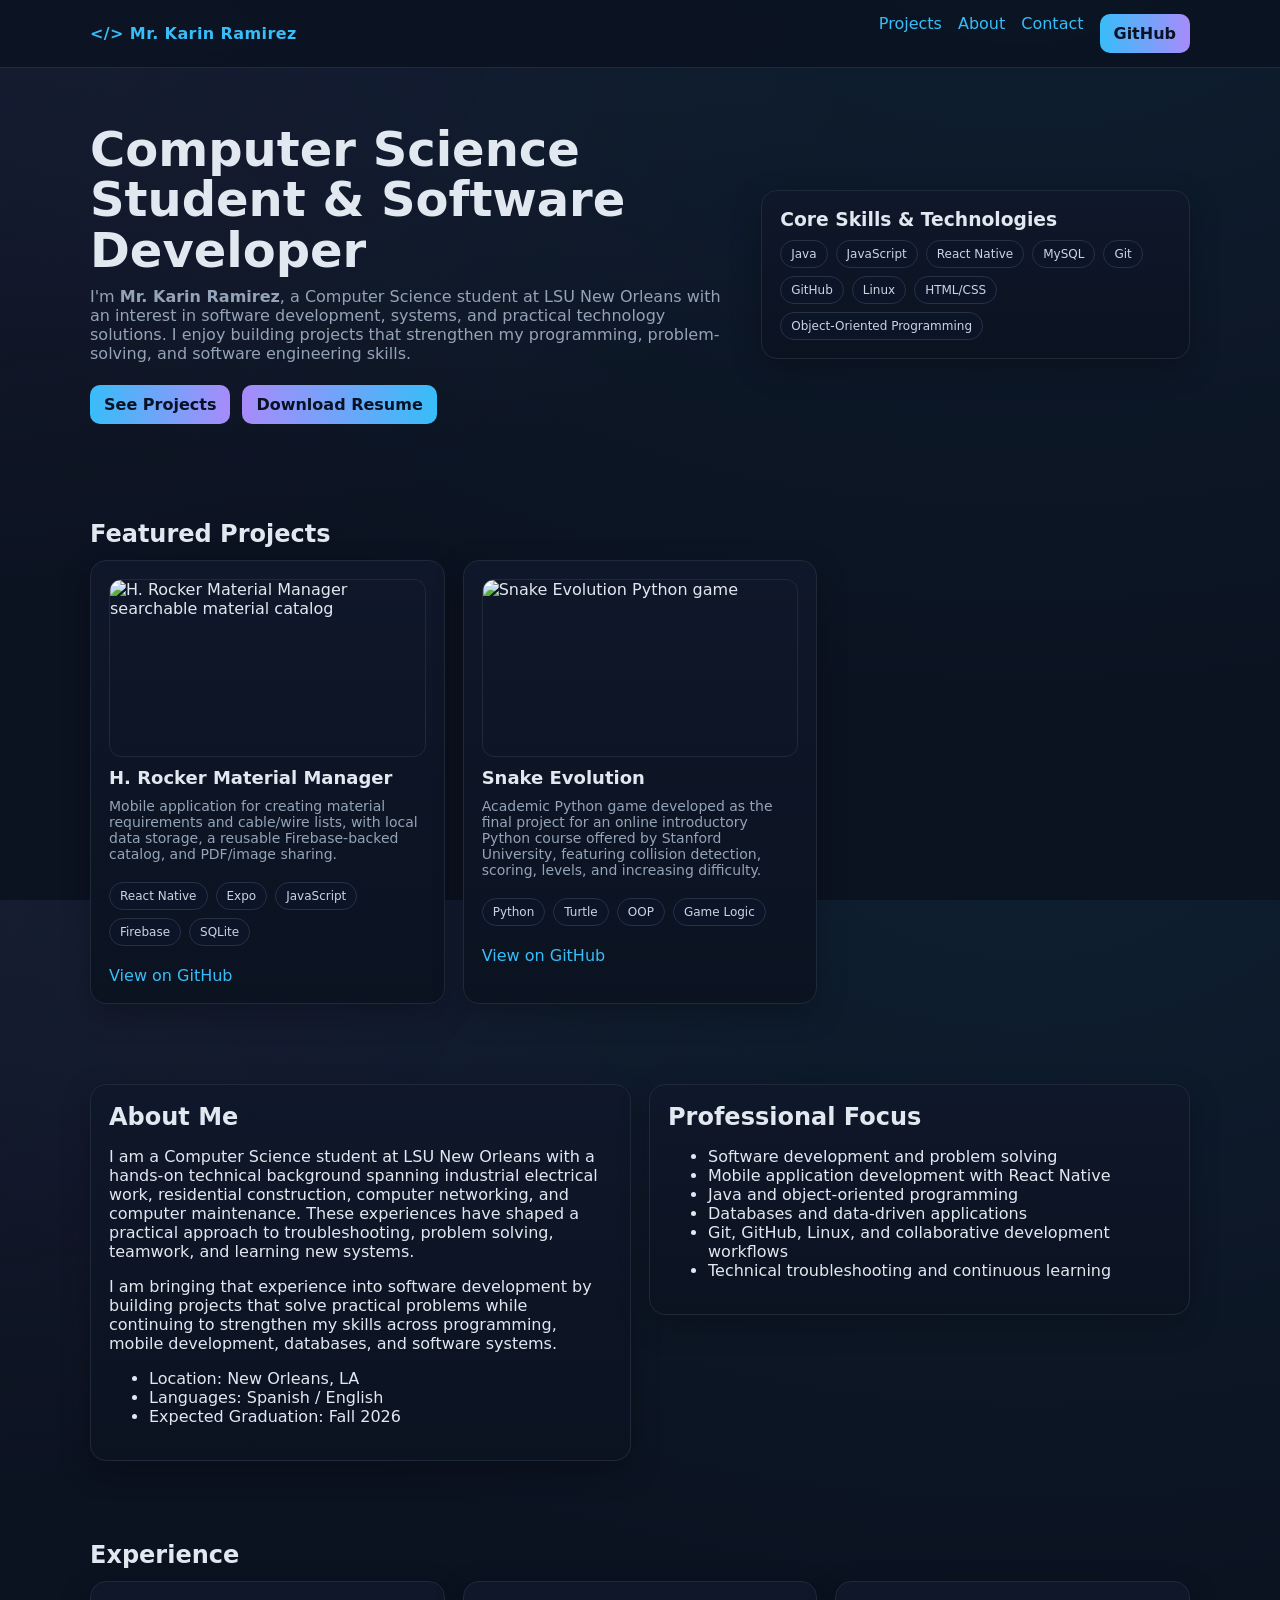
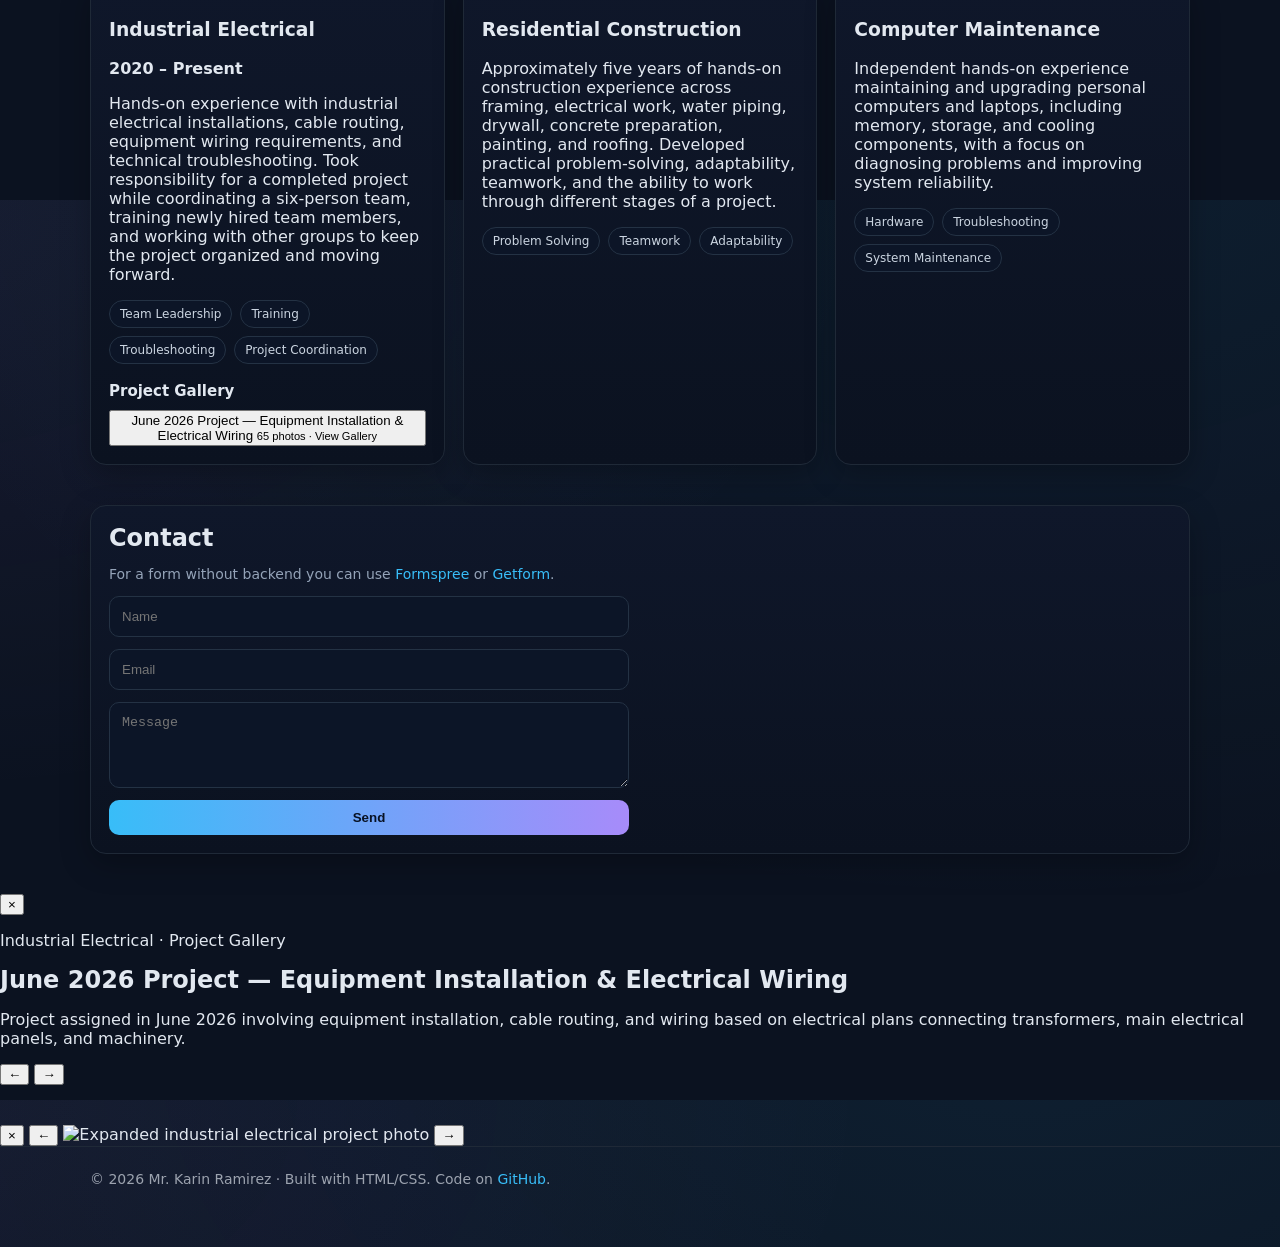
==== index.html @ e1c4b1f8 "add paginated ImageKit experience gallery" ====
<!DOCTYPE html>
<html lang="en">
<head>
  <meta charset="utf-8" />
  <meta name="viewport" content="width=device-width, initial-scale=1" />
  <title>Mr. Karin Ramirez | Computer Science & Software Development</title>
  <meta name="description" content="Portfolio of Mr. Karin Ramirez, a Computer Science student focused on software development, systems, and practical technology solutions." />
  <meta property="og:title" content="Mr. Karin Ramirez | Computer Science & Software Development" />
  <meta property="og:description" content="Computer Science student focused on software development, systems, and practical technology solutions." />
  <meta property="og:type" content="website" />
  <link rel="icon" href="favicon.ico" />
  <!-- External stylesheet -->
  <link rel="stylesheet" href="style.css" />
</head>
<body>
  <header>
    <div class="container nav">
      <a class="logo" href="#">&lt;/&gt; Mr. Karin Ramirez</a>
      <nav class="links">
        <a href="#projects">Projects</a>
        <a href="#about">About</a>
        <a href="#contact">Contact</a>
        <a class="btn" href="https://github.com/karinramirez93" target="_blank" rel="noopener">GitHub</a>
      </nav>
    </div>
  </header>

  <main class="container">
    <section class="hero">
      <div>
        <h1>Computer Science Student &amp; Software Developer</h1>
        <p>
          I'm <strong>Mr. Karin Ramirez</strong>, a Computer Science student at LSU New Orleans with an interest in software development, systems, and practical technology solutions. I enjoy building projects that strengthen my programming, problem-solving, and software engineering skills.
        </p> 
        <div style="display:flex; gap:12px; flex-wrap:wrap;">
          <a class="btn" href="#projects">See Projects</a>
          <a class="btn" style="background:linear-gradient(90deg, var(--accent-2), var(--accent));" href="resume.pdf" target="_blank">Download Resume</a>
        </div>
      </div>
      <div class="card">
        <h3 style="margin:0 0 10px;">Core Skills &amp; Technologies</h3>
        <div class="stack">
          <span class="chip">Java</span>
          <span class="chip">JavaScript</span>
          <span class="chip">React Native</span>
          <span class="chip">MySQL</span>
          <span class="chip">Git</span>
          <span class="chip">GitHub</span>
          <span class="chip">Linux</span>
          <span class="chip">HTML/CSS</span>
          <span class="chip">Object-Oriented Programming</span>
        </div>
      </div>
    </section>

    <section id="projects">
      <h2>Featured Projects</h2>
      <div class="grid">
        <!-- Practical mobile project inspired by industrial electrical workflows. -->
        <article class="card project">
          <img src="https://raw.githubusercontent.com/karinramirez93/H.rock_MaterialManager/main/assets/Screenshot_20260929_161037_HrockerMaterialManager.jpg" alt="H. Rocker Material Manager searchable material catalog" />
          <h3>H. Rocker Material Manager</h3>
          <p>Mobile application for creating material requirements and cable/wire lists, with local data storage, a reusable Firebase-backed catalog, and PDF/image sharing.</p>
          <div class="stack">
            <span class="chip">React Native</span>
            <span class="chip">Expo</span>
            <span class="chip">JavaScript</span>
            <span class="chip">Firebase</span>
            <span class="chip">SQLite</span>
          </div>
          <div style="display:flex; gap:10px; margin-top:10px;">
            <a href="https://github.com/karinramirez93/H.rock_MaterialManager" target="_blank" rel="noopener">View on GitHub</a>
          </div>
        </article>

        <!-- Academic Python project completed as part of an online Stanford course. -->
        <article class="card project">
          <img src="https://raw.githubusercontent.com/karinramirez93/Snake_Evolution/main/Snake%20picture.jpg" alt="Snake Evolution Python game" />
          <h3>Snake Evolution</h3>
          <p>Academic Python game developed as the final project for an online introductory Python course offered by Stanford University, featuring collision detection, scoring, levels, and increasing difficulty.</p>
          <div class="stack">
            <span class="chip">Python</span>
            <span class="chip">Turtle</span>
            <span class="chip">OOP</span>
            <span class="chip">Game Logic</span>
          </div>
          <div style="display:flex; gap:10px; margin-top:10px;">
            <a href="https://github.com/karinramirez93/Snake_Evolution" target="_blank" rel="noopener">View on GitHub</a>
          </div>
        </article>
      </div>
    </section>

    <section id="about" class="about">
      <div class="card">
        <h2>About Me</h2>
        <p>
          I am a Computer Science student at LSU New Orleans with a hands-on technical background spanning industrial electrical work, residential construction, computer networking, and computer maintenance. These experiences have shaped a practical approach to troubleshooting, problem solving, teamwork, and learning new systems.
        </p>
        <p>
          I am bringing that experience into software development by building projects that solve practical problems while continuing to strengthen my skills across programming, mobile development, databases, and software systems.
        </p>
        <ul>
          <li>Location: New Orleans, LA</li>
          <li>Languages: Spanish / English</li>
          <li>Expected Graduation: Fall 2026</li>
        </ul>
      </div>
      <div class="card">
        <h2>Professional Focus</h2>
        <ul>
          <li>Software development and problem solving</li>
          <li>Mobile application development with React Native</li>
          <li>Java and object-oriented programming</li>
          <li>Databases and data-driven applications</li>
          <li>Git, GitHub, Linux, and collaborative development workflows</li>
          <li>Technical troubleshooting and continuous learning</li>
        </ul>
      </div>
    </section>

    <section id="experience">
      <h2>Experience</h2>
      <div class="grid">
        <article class="card">
          <h3>Industrial Electrical</h3>
          <p><strong>2020 – Present</strong></p>
          <p>
            Hands-on experience with industrial electrical installations, cable routing, equipment wiring requirements, and technical troubleshooting. Took responsibility for a completed project while coordinating a six-person team, training newly hired team members, and working with other groups to keep the project organized and moving forward.
          </p>
          <div class="stack">
            <span class="chip">Team Leadership</span>
            <span class="chip">Training</span>
            <span class="chip">Troubleshooting</span>
            <span class="chip">Project Coordination</span>
          </div>
          <div class="experience-projects">
            <h4>Project Gallery</h4>
            <button class="experience-project-button" type="button" id="open-hrocker-gallery">
              <span>June 2026 Project — Equipment Installation &amp; Electrical Wiring</span>
              <small>65 photos · View Gallery</small>
            </button>
          </div>
        </article>

        <article class="card">
          <h3>Residential Construction</h3>
          <p>
            Approximately five years of hands-on construction experience across framing, electrical work, water piping, drywall, concrete preparation, painting, and roofing. Developed practical problem-solving, adaptability, teamwork, and the ability to work through different stages of a project.
          </p>
          <div class="stack">
            <span class="chip">Problem Solving</span>
            <span class="chip">Teamwork</span>
            <span class="chip">Adaptability</span>
          </div>
        </article>

        <article class="card">
          <h3>Computer Maintenance</h3>
          <p>
            Independent hands-on experience maintaining and upgrading personal computers and laptops, including memory, storage, and cooling components, with a focus on diagnosing problems and improving system reliability.
          </p>
          <div class="stack">
            <span class="chip">Hardware</span>
            <span class="chip">Troubleshooting</span>
            <span class="chip">System Maintenance</span>
          </div>
        </article>
      </div>
    </section>

    <section id="contact" class="card">
      <h2>Contact</h2>
      <p class="note">
        For a form without backend you can use 
        <a href="https://formspree.io/" target="_blank" rel="noopener">Formspree</a> or 
        <a href="https://getform.io/" target="_blank" rel="noopener">Getform</a>.
      </p>
      <form action="#" method="post" 
            onsubmit="alert('This is a demo. Connect a service like Formspree.'); return false;" 
            style="display:grid; gap:12px; max-width:520px;">
        <input required name="name" placeholder="Name" />
        <input required type="email" name="email" placeholder="Email" />
        <textarea required name="message" rows="4" placeholder="Message"></textarea>
        <button class="btn" type="submit">Send</button>
      </form>
    </section>
  </main>

  <!-- Reusable project gallery modal. Only four thumbnails are rendered at a time. -->
  <div class="gallery-modal" id="project-gallery-modal" aria-hidden="true">
    <div class="gallery-modal-backdrop" data-close-gallery></div>
    <section class="gallery-dialog" role="dialog" aria-modal="true" aria-labelledby="gallery-title">
      <button class="gallery-close" type="button" aria-label="Close gallery" data-close-gallery>&times;</button>
      <div class="gallery-heading">
        <p class="gallery-eyebrow">Industrial Electrical · Project Gallery</p>
        <h2 id="gallery-title">June 2026 Project — Equipment Installation &amp; Electrical Wiring</h2>
        <p>Project assigned in June 2026 involving equipment installation, cable routing, and wiring based on electrical plans connecting transformers, main electrical panels, and machinery.</p>
      </div>
      <div class="gallery-page" id="gallery-page"></div>
      <div class="gallery-controls">
        <button type="button" class="gallery-arrow" id="gallery-prev" aria-label="Previous four photos">&larr;</button>
        <span id="gallery-page-status"></span>
        <button type="button" class="gallery-arrow" id="gallery-next" aria-label="Next four photos">&rarr;</button>
      </div>
    </section>
  </div>

  <div class="lightbox" id="gallery-lightbox" aria-hidden="true">
    <div class="gallery-modal-backdrop" data-close-lightbox></div>
    <div class="lightbox-dialog" role="dialog" aria-modal="true" aria-label="Expanded project photo">
      <button class="gallery-close" type="button" aria-label="Close photo" data-close-lightbox>&times;</button>
      <button class="lightbox-arrow lightbox-prev" type="button" id="lightbox-prev" aria-label="Previous photo">&larr;</button>
      <img id="lightbox-image" alt="Expanded industrial electrical project photo" />
      <button class="lightbox-arrow lightbox-next" type="button" id="lightbox-next" aria-label="Next photo">&rarr;</button>
      <span class="lightbox-status" id="lightbox-status"></span>
    </div>
  </div>

  <footer class="footer">
    <div class="container">
      © <span id="y"></span> Mr. Karin Ramirez · Built with HTML/CSS. 
      Code on <a href="https://github.com/your-username/your-repo" target="_blank" rel="noopener">GitHub</a>.
    </div>
  </footer>

  <script>
    document.getElementById('y').textContent = new Date().getFullYear();

    const hRockerPhotoNames = ["20260626_111832.jpg","20260626_153318.jpg","20260626_153336.jpg","20260630_164043.jpg","20260630_164121.jpg","20260630_164201.jpg","20260630_164217.jpg","20260630_164233.jpg","20260630_164254.jpg","20260630_164313.jpg","20260630_164329.jpg","20260630_164349.jpg","20260630_164409.jpg","20260630_164429.jpg","20260630_164449.jpg","20260630_164521.jpg","20260630_164543.jpg","20260630_164607.jpg","20260630_164643.jpg","20260630_164650.jpg","20260630_164657.jpg","20260701_144413.jpg","20260702_093223.jpg","20260702_093236.jpg","20260702_093246.jpg","20260714_065623.jpg","20260714_065634.jpg","20260715_091602.jpg","20260715_091603.jpg","20260715_162855.jpg","20260715_162858.jpg","20260716_063228.jpg","20260716_063358.jpg","20260716_063402.jpg","20260716_063413.jpg","20260716_063428.jpg","20260716_063432.jpg","20260716_063435.jpg","20260716_063602.jpg","20260716_112803.jpg","20260716_112807.jpg","20260716_112936.jpg","20260716_113429.jpg","20260801_141747.jpg","20260803_092223.jpg","20260806_114858.jpg","20260806_120246.jpg","20260806_120311.jpg","20260806_120329.jpg","20260807_083501.jpg","20260807_111853.jpg","20260808_084152.jpg","20260808_091532.jpg","20260808_093905.jpg","20260810_081345.jpg","20260811_111538.jpg","20260811_111540.jpg","20260811_111542.jpg","20260811_111545.jpg","20260815_091405.jpg","20260815_091410.jpg","20260815_091416.jpg","20260815_091420.jpg","20260815_143715.jpg","20260815_143719.jpg"];
    const hRockerImageKitBase = 'https://ik.imagekit.io/karinportfolio/portafolio/experience/industrial_electrical/h_rocker_2026/';
    const photosPerPage = 4;
    let galleryPageIndex = 0;
    let lightboxIndex = 0;

    const galleryModal = document.getElementById('project-gallery-modal');
    const galleryPage = document.getElementById('gallery-page');
    const galleryPageStatus = document.getElementById('gallery-page-status');
    const galleryPrev = document.getElementById('gallery-prev');
    const galleryNext = document.getElementById('gallery-next');
    const lightbox = document.getElementById('gallery-lightbox');
    const lightboxImage = document.getElementById('lightbox-image');
    const lightboxStatus = document.getElementById('lightbox-status');

    function imageUrl(fileName, width) {
      return hRockerImageKitBase + fileName + '?tr=w-' + width + ',q-80';
    }

    function renderGalleryPage() {
      const firstPhoto = galleryPageIndex * photosPerPage;
      const visiblePhotos = hRockerPhotoNames.slice(firstPhoto, firstPhoto + photosPerPage);
      galleryPage.innerHTML = '';

      visiblePhotos.forEach((fileName, offset) => {
        const button = document.createElement('button');
        button.className = 'gallery-thumbnail';
        button.type = 'button';
        const image = document.createElement('img');
        image.src = imageUrl(fileName, 700);
        image.alt = 'Industrial electrical project photo ' + (firstPhoto + offset + 1);
        image.loading = 'lazy';
        button.appendChild(image);
        button.addEventListener('click', () => openLightbox(firstPhoto + offset));
        galleryPage.appendChild(button);
      });

      const pageCount = Math.ceil(hRockerPhotoNames.length / photosPerPage);
      galleryPageStatus.textContent = 'Page ' + (galleryPageIndex + 1) + ' of ' + pageCount;
      galleryPrev.disabled = galleryPageIndex === 0;
      galleryNext.disabled = galleryPageIndex === pageCount - 1;
    }

    function openGallery() {
      galleryPageIndex = 0;
      renderGalleryPage();
      galleryModal.classList.add('is-open');
      galleryModal.setAttribute('aria-hidden', 'false');
      document.body.classList.add('modal-open');
    }

    function closeGallery() {
      galleryModal.classList.remove('is-open');
      galleryModal.setAttribute('aria-hidden', 'true');
      if (!lightbox.classList.contains('is-open')) document.body.classList.remove('modal-open');
    }

    function renderLightbox() {
      lightboxImage.src = imageUrl(hRockerPhotoNames[lightboxIndex], 1800);
      lightboxStatus.textContent = (lightboxIndex + 1) + ' / ' + hRockerPhotoNames.length;
    }

    function openLightbox(index) {
      lightboxIndex = index;
      renderLightbox();
      lightbox.classList.add('is-open');
      lightbox.setAttribute('aria-hidden', 'false');
    }

    function closeLightbox() {
      lightbox.classList.remove('is-open');
      lightbox.setAttribute('aria-hidden', 'true');
    }

    document.getElementById('open-hrocker-gallery').addEventListener('click', openGallery);
    document.querySelectorAll('[data-close-gallery]').forEach(element => element.addEventListener('click', closeGallery));
    document.querySelectorAll('[data-close-lightbox]').forEach(element => element.addEventListener('click', closeLightbox));

    galleryPrev.addEventListener('click', () => {
      if (galleryPageIndex > 0) {
        galleryPageIndex--;
        renderGalleryPage();
      }
    });

    galleryNext.addEventListener('click', () => {
      const lastPage = Math.ceil(hRockerPhotoNames.length / photosPerPage) - 1;
      if (galleryPageIndex < lastPage) {
        galleryPageIndex++;
        renderGalleryPage();
      }
    });

    document.getElementById('lightbox-prev').addEventListener('click', () => {
      lightboxIndex = (lightboxIndex - 1 + hRockerPhotoNames.length) % hRockerPhotoNames.length;
      renderLightbox();
    });

    document.getElementById('lightbox-next').addEventListener('click', () => {
      lightboxIndex = (lightboxIndex + 1) % hRockerPhotoNames.length;
      renderLightbox();
    });

    document.addEventListener('keydown', event => {
      if (event.key === 'Escape') {
        if (lightbox.classList.contains('is-open')) closeLightbox();
        else if (galleryModal.classList.contains('is-open')) closeGallery();
      }
      if (lightbox.classList.contains('is-open') && event.key === 'ArrowLeft') document.getElementById('lightbox-prev').click();
      if (lightbox.classList.contains('is-open') && event.key === 'ArrowRight') document.getElementById('lightbox-next').click();
    });

  </script>
</body>
</html>
---- style.css ----
:root {
  --bg: #0b1220;
  --panel: #0f172a;
  --text: #e2e8f0;
  --muted: #94a3b8;
  --accent: #38bdf8;
  --accent-2: #a78bfa;
  --ring: rgba(56,189,248,0.4);
}
* { box-sizing: border-box; }
html, body { height: 100%; }
body {
  margin: 0;
  font-family: system-ui, -apple-system, Segoe UI, Roboto, Ubuntu, Cantarell, Noto Sans, Arial, "Apple Color Emoji", "Segoe UI Emoji";
  background: radial-gradient(1200px 800px at 80% -10%, rgba(56,189,248,0.08), transparent),
              radial-gradient(1000px 600px at -10% 0%, rgba(167,139,250,0.08), transparent), var(--bg);
  color: var(--text);
}
a { color: var(--accent); text-decoration: none; }
a:hover { text-decoration: underline; }
.container { width: min(1100px, 92%); margin: 0 auto; }
header { position: sticky; top: 0; z-index: 50; backdrop-filter: blur(8px); background: #0b1220cc; border-bottom: 1px solid #1f2937; }
.nav { display:flex; align-items:center; justify-content:space-between; padding: 14px 0; }
.nav a.logo { font-weight: 800; letter-spacing: 0.4px; }
.nav .links { display:flex; gap: 16px; }
.btn { display:inline-block; padding: 10px 14px; border-radius: 10px; background: linear-gradient(90deg, var(--accent), var(--accent-2)); color: #081224; font-weight: 700; border: none; }
.btn:hover { filter: brightness(1.05); }
.hero { display:grid; grid-template-columns: 1.2fr 0.8fr; gap: 28px; align-items:center; padding: 56px 0; }
.hero h1 { font-size: clamp(28px, 6vw, 48px); line-height: 1.05; margin: 0 0 12px; }
.hero p { color: var(--muted); margin: 0 0 22px; }
.card { background: linear-gradient(180deg, #0f172a, #0b1220); border: 1px solid #1f2937; border-radius: 16px; padding: 18px; box-shadow: 0 10px 30px rgba(0,0,0,0.25); }
.grid { display:grid; grid-template-columns: repeat(3, 1fr); gap: 18px; }
.project { display:flex; flex-direction:column; gap:10px; }
.project img { width:100%; aspect-ratio: 16/9; object-fit: cover; border-radius: 12px; border: 1px solid #1f2937; }
.project h3 { margin: 0; font-size: 18px; }
.project p { margin: 0; color: var(--muted); font-size: 14px; }
.stack { display:flex; gap:8px; flex-wrap: wrap; margin-top: 10px; }
.chip { padding: 6px 10px; border-radius: 999px; border:1px solid #243244; color:#cbd5e1; font-size: 12px; background:#0c1527; }
section { padding: 40px 0; }
h2 { margin: 0 0 12px; font-size: 24px; }
.about { display:grid; grid-template-columns: 1fr 1fr; gap: 18px; align-items: start; }
.footer { border-top: 1px solid #1f2937; color: #9ca3af; padding: 24px 0 60px; font-size: 14px; }
.kbd { font-family: ui-monospace, SFMono-Regular, Menlo, Monaco, Consolas, "Liberation Mono", "Courier New", monospace; background:#0c1527; border:1px solid #243244; padding:2px 6px; border-radius:6px; }
.note { color: var(--muted); font-size: 14px; }
@media (max-width: 900px) {
  .hero { grid-template-columns: 1fr; text-align: center; }
  .about { grid-template-columns: 1fr; }
  .grid { grid-template-columns: 1fr; }
  .nav .links { display:none; }
}
input, textarea {
  padding:12px;
  border-radius:10px;
  border:1px solid #243244;
  background:#0c1527;
  color:#e2e8f0;
  outline:none;
}
input:focus, textarea:focus {
  box-shadow:0 0 0 4px var(--ring);
}


/* Experience projects are grouped independently so future work can be added without mixing galleries. */
.experience-projects { margin-top: 18px; }
.experience-projects h4 { margin: 0 0 10px; font-size: 15px; }
.experience-project { border: 1px solid #243244; border-radius: 12px; background: #0c1527; overflow: hidden; }
.experience-project summary { cursor: pointer; padding: 12px 14px; font-weight: 700; }
.experience-project summary small { display: block; margin-top: 4px; color: var(--muted); font-weight: 400; }
.experience-project-content { padding: 0 14px 14px; }
.experience-project-content > p { color: var(--muted); font-size: 14px; }
.experience-gallery { display: grid; grid-template-columns: repeat(3, minmax(0, 1fr)); gap: 8px; }
.experience-gallery a { display: block; overflow: hidden; border-radius: 9px; border: 1px solid #243244; }
.experience-gallery img { display: block; width: 100%; aspect-ratio: 1 / 1; object-fit: cover; transition: transform 0.2s ease; }
.experience-gallery a:hover img { transform: scale(1.03); }
@media (max-width: 600px) {
  .experience-gallery { grid-template-columns: repeat(2, minmax(0, 1fr)); }
}
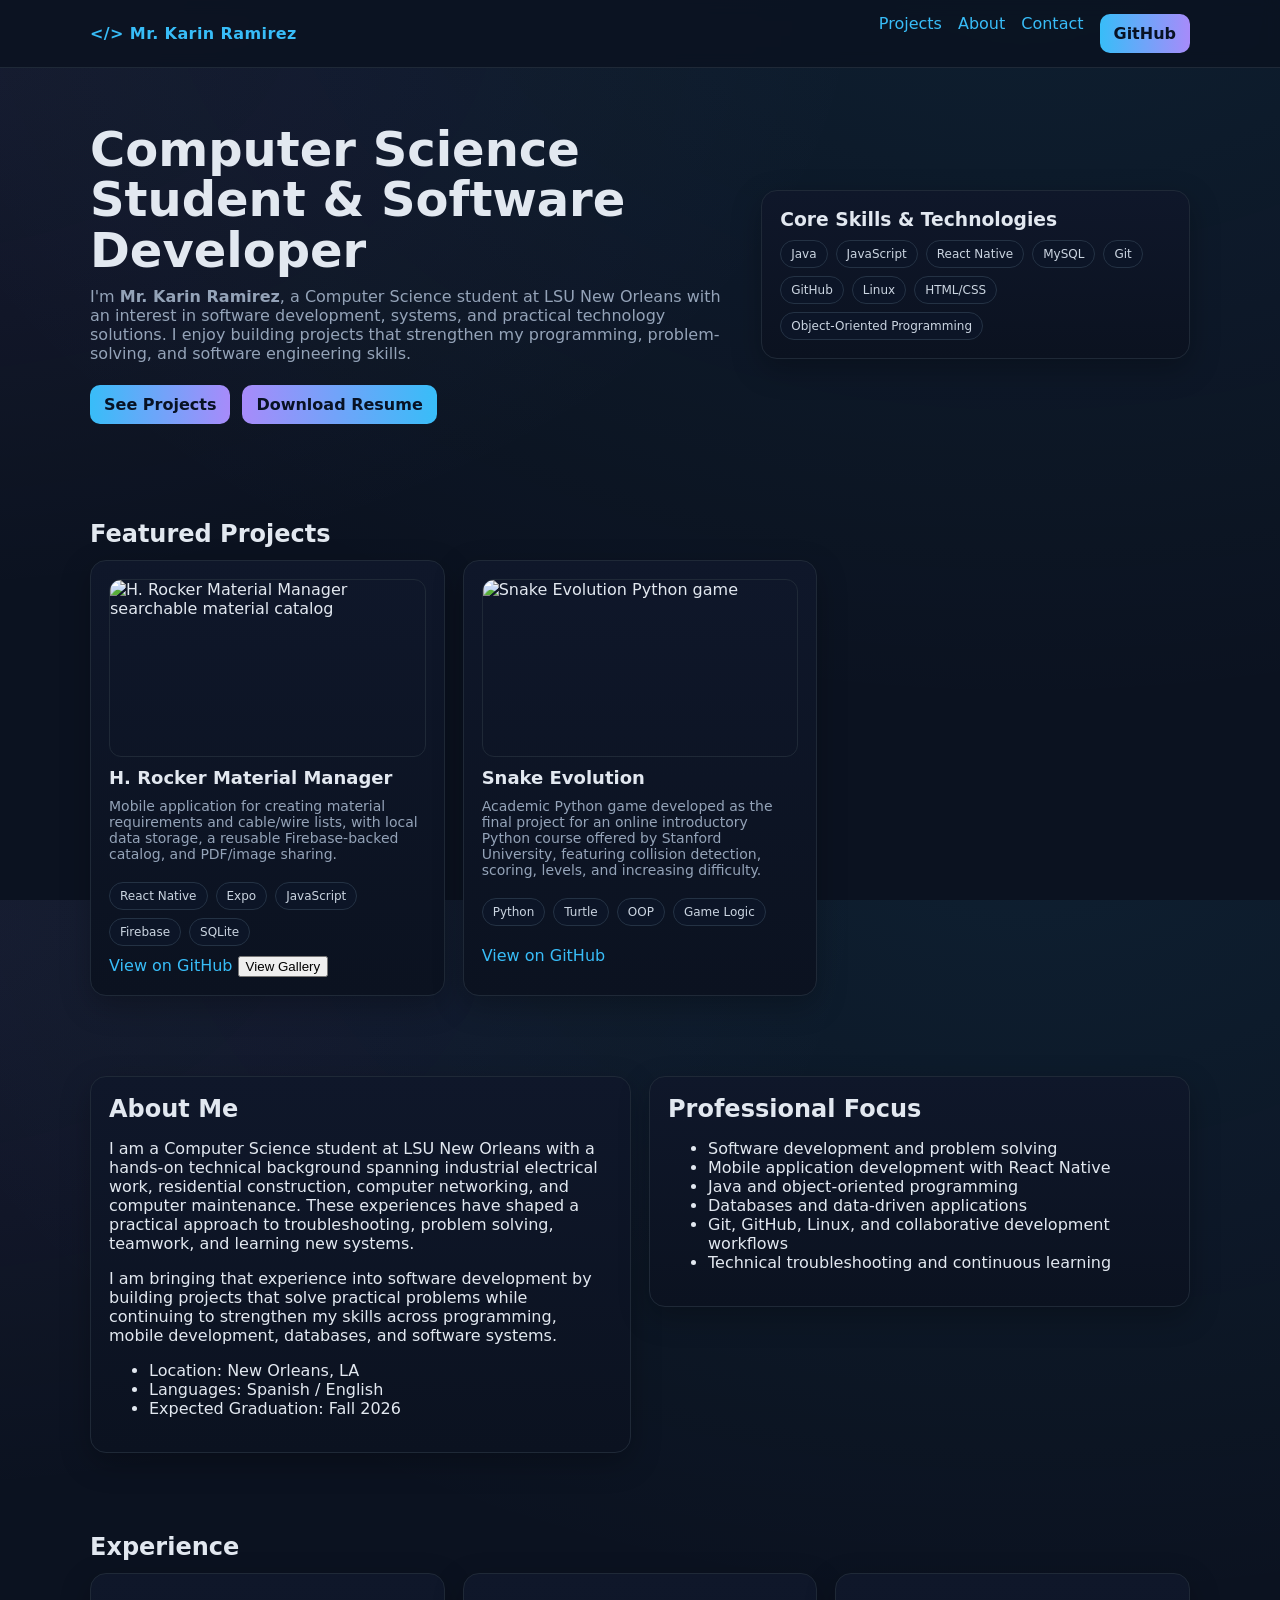
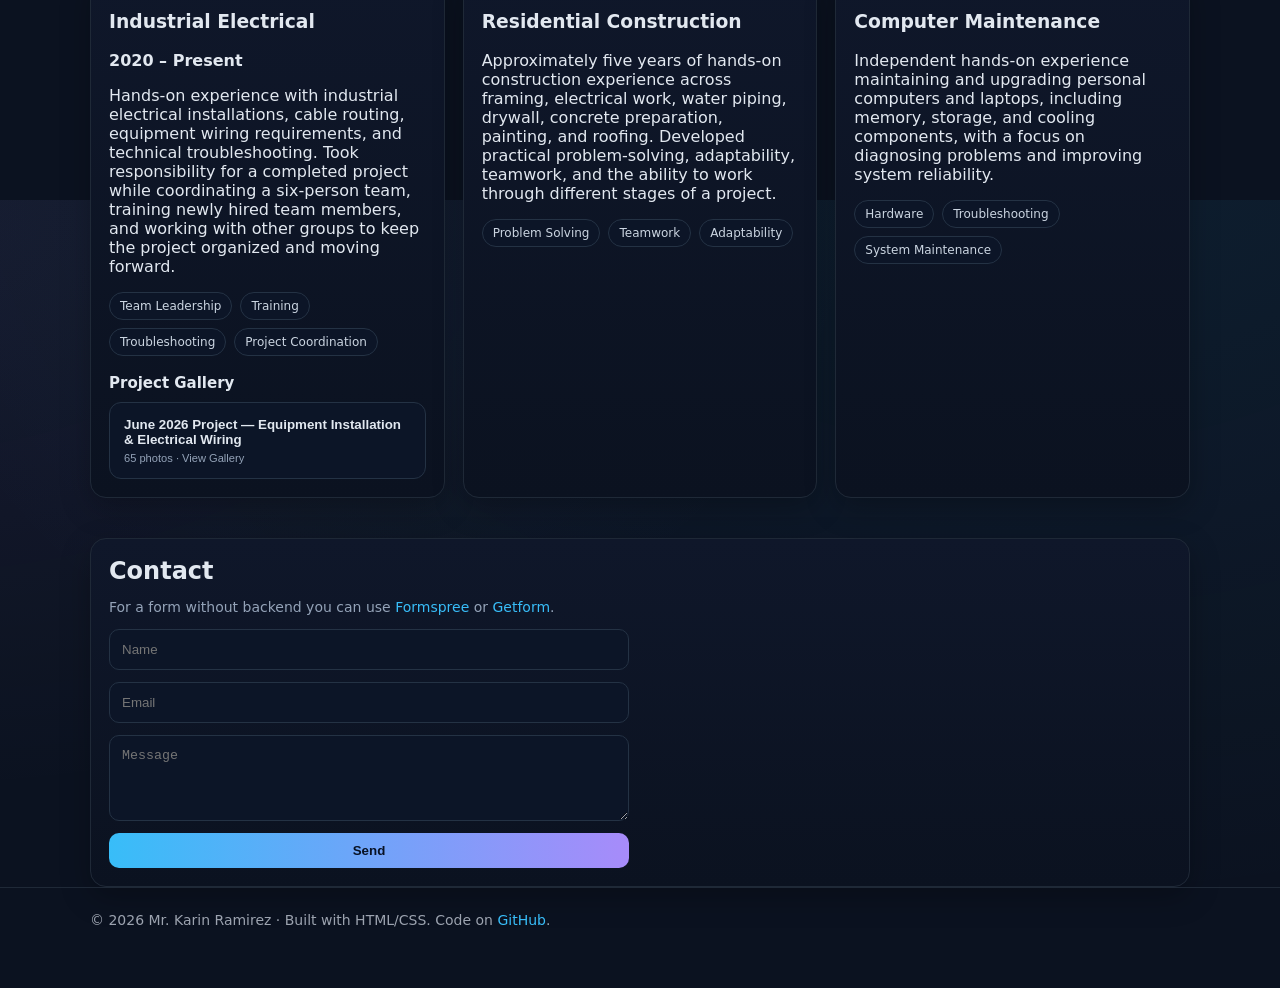
==== commit 12a549cf: "improve reusable project gallery navigation" ====
--- a/index.html
+++ b/index.html
@@ -68,8 +68,9 @@
             <span class="chip">Firebase</span>
             <span class="chip">SQLite</span>
           </div>
-          <div style="display:flex; gap:10px; margin-top:10px;">
+          <div class="project-actions">
             <a href="https://github.com/karinramirez93/H.rock_MaterialManager" target="_blank" rel="noopener">View on GitHub</a>
+            <button class="text-button" type="button" id="open-material-manager-gallery">View Gallery</button>
           </div>
         </article>
 
@@ -197,12 +198,15 @@
         <h2 id="gallery-title">June 2026 Project — Equipment Installation &amp; Electrical Wiring</h2>
         <p>Project assigned in June 2026 involving equipment installation, cable routing, and wiring based on electrical plans connecting transformers, main electrical panels, and machinery.</p>
       </div>
+      <div class="gallery-page-top" id="gallery-page-top" tabindex="-1"></div>
       <div class="gallery-page" id="gallery-page"></div>
-      <div class="gallery-controls">
-        <button type="button" class="gallery-arrow" id="gallery-prev" aria-label="Previous four photos">&larr;</button>
-        <span id="gallery-page-status"></span>
-        <button type="button" class="gallery-arrow" id="gallery-next" aria-label="Next four photos">&rarr;</button>
-      </div>
+      <nav class="gallery-controls" aria-label="Gallery pagination">
+        <button type="button" class="gallery-page-button" id="gallery-first">First</button>
+        <button type="button" class="gallery-page-button" id="gallery-prev">Previous</button>
+        <span id="gallery-page-status" aria-live="polite"></span>
+        <button type="button" class="gallery-page-button" id="gallery-next">Next</button>
+        <button type="button" class="gallery-page-button" id="gallery-last">Last</button>
+      </nav>
     </section>
   </div>
 
@@ -225,57 +229,110 @@
   </footer>
 
   <script>
+    // Keep the copyright year current without requiring a manual yearly edit.
     document.getElementById('y').textContent = new Date().getFullYear();
 
-    const hRockerPhotoNames = ["20260626_111832.jpg","20260626_153318.jpg","20260626_153336.jpg","20260630_164043.jpg","20260630_164121.jpg","20260630_164201.jpg","20260630_164217.jpg","20260630_164233.jpg","20260630_164254.jpg","20260630_164313.jpg","20260630_164329.jpg","20260630_164349.jpg","20260630_164409.jpg","20260630_164429.jpg","20260630_164449.jpg","20260630_164521.jpg","20260630_164543.jpg","20260630_164607.jpg","20260630_164643.jpg","20260630_164650.jpg","20260630_164657.jpg","20260701_144413.jpg","20260702_093223.jpg","20260702_093236.jpg","20260702_093246.jpg","20260714_065623.jpg","20260714_065634.jpg","20260715_091602.jpg","20260715_091603.jpg","20260715_162855.jpg","20260715_162858.jpg","20260716_063228.jpg","20260716_063358.jpg","20260716_063402.jpg","20260716_063413.jpg","20260716_063428.jpg","20260716_063432.jpg","20260716_063435.jpg","20260716_063602.jpg","20260716_112803.jpg","20260716_112807.jpg","20260716_112936.jpg","20260716_113429.jpg","20260801_141747.jpg","20260803_092223.jpg","20260806_114858.jpg","20260806_120246.jpg","20260806_120311.jpg","20260806_120329.jpg","20260807_083501.jpg","20260807_111853.jpg","20260808_084152.jpg","20260808_091532.jpg","20260808_093905.jpg","20260810_081345.jpg","20260811_111538.jpg","20260811_111540.jpg","20260811_111542.jpg","20260811_111545.jpg","20260815_091405.jpg","20260815_091410.jpg","20260815_091416.jpg","20260815_091420.jpg","20260815_143715.jpg","20260815_143719.jpg"];
-    const hRockerImageKitBase = 'https://ik.imagekit.io/karinportfolio/portafolio/experience/industrial_electrical/h_rocker_2026/';
+    /*
+     * Gallery data
+     * ------------
+     * Each project defines its own title, description, image source, and image list.
+     * Future project galleries can be added here and opened with the same reusable modal.
+     */
+    const galleries = {
+      industrial2026: {
+        eyebrow: 'Industrial Electrical · Project Gallery',
+        title: 'June 2026 Project — Equipment Installation & Electrical Wiring',
+        description: 'Project assigned in June 2026 involving equipment installation, cable routing, and wiring based on electrical plans connecting transformers, main electrical panels, and machinery.',
+        imageNames: ["20260626_111832.jpg","20260626_153318.jpg","20260626_153336.jpg","20260630_164043.jpg","20260630_164121.jpg","20260630_164201.jpg","20260630_164217.jpg","20260630_164233.jpg","20260630_164254.jpg","20260630_164313.jpg","20260630_164329.jpg","20260630_164349.jpg","20260630_164409.jpg","20260630_164429.jpg","20260630_164449.jpg","20260630_164521.jpg","20260630_164543.jpg","20260630_164607.jpg","20260630_164643.jpg","20260630_164650.jpg","20260630_164657.jpg","20260701_144413.jpg","20260702_093223.jpg","20260702_093236.jpg","20260702_093246.jpg","20260714_065623.jpg","20260714_065634.jpg","20260715_091602.jpg","20260715_091603.jpg","20260715_162855.jpg","20260715_162858.jpg","20260716_063228.jpg","20260716_063358.jpg","20260716_063402.jpg","20260716_063413.jpg","20260716_063428.jpg","20260716_063432.jpg","20260716_063435.jpg","20260716_063602.jpg","20260716_112803.jpg","20260716_112807.jpg","20260716_112936.jpg","20260716_113429.jpg","20260801_141747.jpg","20260803_092223.jpg","20260806_114858.jpg","20260806_120246.jpg","20260806_120311.jpg","20260806_120329.jpg","20260807_083501.jpg","20260807_111853.jpg","20260808_084152.jpg","20260808_091532.jpg","20260808_093905.jpg","20260810_081345.jpg","20260811_111538.jpg","20260811_111540.jpg","20260811_111542.jpg","20260811_111545.jpg","20260815_091405.jpg","20260815_091410.jpg","20260815_091416.jpg","20260815_091420.jpg","20260815_143715.jpg","20260815_143719.jpg"],
+        imageUrl: (fileName, width) =>
+          'https://ik.imagekit.io/karinportfolio/portafolio/experience/industrial_electrical/h_rocker_2026/' +
+          fileName + '?tr=w-' + width + ',q-80',
+        altPrefix: 'Industrial electrical project photo'
+      },
+      materialManager: {
+        eyebrow: 'Software Development · Project Gallery',
+        title: 'H. Rocker Material Manager',
+        description: 'Application screenshots showing the material catalog, material requirements, cable and wire workflows, reference information, and generated outputs.',
+        imageNames: ["Screenshot_20260929_161031_HrockerMaterialManager.jpg","Screenshot_20260929_161037_HrockerMaterialManager.jpg","Screenshot_20260929_161042_HrockerMaterialManager.jpg","Screenshot_20260929_161047_HrockerMaterialManager.jpg","Screenshot_20260929_161057_HrockerMaterialManager.jpg","Screenshot_20260929_161103_HrockerMaterialManager.jpg","Screenshot_20260929_161140_HrockerMaterialManager.jpg","Screenshot_20260929_161146_HrockerMaterialManager.jpg","Screenshot_20260929_161150_HrockerMaterialManager.jpg","Screenshot_20260929_161201_HrockerMaterialManager.jpg","Screenshot_20260929_161510_HrockerMaterialManager.jpg"],
+        imageUrl: (fileName) =>
+          'https://raw.githubusercontent.com/karinramirez93/H.rock_MaterialManager/main/assets/' +
+          encodeURIComponent(fileName),
+        altPrefix: 'H. Rocker Material Manager screenshot'
+      }
+    };
+
+    // Shared gallery state. The same modal is reused for experience and software projects.
     const photosPerPage = 4;
+    let activeGallery = null;
     let galleryPageIndex = 0;
     let lightboxIndex = 0;
 
+    // Cache frequently used elements so the gallery functions remain easy to read and maintain.
     const galleryModal = document.getElementById('project-gallery-modal');
+    const galleryDialog = galleryModal.querySelector('.gallery-dialog');
+    const galleryPageTop = document.getElementById('gallery-page-top');
     const galleryPage = document.getElementById('gallery-page');
     const galleryPageStatus = document.getElementById('gallery-page-status');
+    const galleryFirst = document.getElementById('gallery-first');
     const galleryPrev = document.getElementById('gallery-prev');
     const galleryNext = document.getElementById('gallery-next');
+    const galleryLast = document.getElementById('gallery-last');
+    const galleryEyebrow = galleryModal.querySelector('.gallery-eyebrow');
+    const galleryTitle = document.getElementById('gallery-title');
+    const galleryDescription = galleryModal.querySelector('.gallery-heading > p:last-child');
     const lightbox = document.getElementById('gallery-lightbox');
     const lightboxImage = document.getElementById('lightbox-image');
     const lightboxStatus = document.getElementById('lightbox-status');
 
-    function imageUrl(fileName, width) {
-      return hRockerImageKitBase + fileName + '?tr=w-' + width + ',q-80';
-    }
-
-    function renderGalleryPage() {
+    // Render only four images at a time. This keeps large galleries fast on desktop and mobile.
+    function renderGalleryPage(shouldScroll = false) {
       const firstPhoto = galleryPageIndex * photosPerPage;
-      const visiblePhotos = hRockerPhotoNames.slice(firstPhoto, firstPhoto + photosPerPage);
+      const visiblePhotos = activeGallery.imageNames.slice(firstPhoto, firstPhoto + photosPerPage);
       galleryPage.innerHTML = '';
 
       visiblePhotos.forEach((fileName, offset) => {
+        const photoIndex = firstPhoto + offset;
         const button = document.createElement('button');
         button.className = 'gallery-thumbnail';
         button.type = 'button';
+        button.setAttribute('aria-label', 'Open photo ' + (photoIndex + 1));
+
         const image = document.createElement('img');
-        image.src = imageUrl(fileName, 700);
-        image.alt = 'Industrial electrical project photo ' + (firstPhoto + offset + 1);
+        image.src = activeGallery.imageUrl(fileName, 700);
+        image.alt = activeGallery.altPrefix + ' ' + (photoIndex + 1);
         image.loading = 'lazy';
+        image.decoding = 'async';
+
         button.appendChild(image);
-        button.addEventListener('click', () => openLightbox(firstPhoto + offset));
+        button.addEventListener('click', () => openLightbox(photoIndex));
         galleryPage.appendChild(button);
       });
 
-      const pageCount = Math.ceil(hRockerPhotoNames.length / photosPerPage);
+      const pageCount = Math.ceil(activeGallery.imageNames.length / photosPerPage);
       galleryPageStatus.textContent = 'Page ' + (galleryPageIndex + 1) + ' of ' + pageCount;
+      galleryFirst.disabled = galleryPageIndex === 0;
       galleryPrev.disabled = galleryPageIndex === 0;
       galleryNext.disabled = galleryPageIndex === pageCount - 1;
-    }
-
-    function openGallery() {
+      galleryLast.disabled = galleryPageIndex === pageCount - 1;
+
+      // On phones, return to the beginning of the image grid after changing pages.
+      if (shouldScroll) {
+        galleryPageTop.scrollIntoView({ behavior: 'smooth', block: 'start' });
+      }
+    }
+
+    // Open any configured project gallery in the shared modal.
+    function openGallery(galleryKey) {
+      activeGallery = galleries[galleryKey];
       galleryPageIndex = 0;
+      galleryEyebrow.textContent = activeGallery.eyebrow;
+      galleryTitle.textContent = activeGallery.title;
+      galleryDescription.textContent = activeGallery.description;
       renderGalleryPage();
       galleryModal.classList.add('is-open');
       galleryModal.setAttribute('aria-hidden', 'false');
       document.body.classList.add('modal-open');
+      galleryDialog.scrollTop = 0;
     }
 
     function closeGallery() {
@@ -284,9 +341,19 @@
       if (!lightbox.classList.contains('is-open')) document.body.classList.remove('modal-open');
     }
 
+    // Change pages from one place so First, Previous, Next, and Last behave consistently.
+    function goToGalleryPage(pageIndex) {
+      const lastPage = Math.ceil(activeGallery.imageNames.length / photosPerPage) - 1;
+      galleryPageIndex = Math.max(0, Math.min(pageIndex, lastPage));
+      renderGalleryPage(true);
+    }
+
+    // Lightbox functions show one larger image while preserving navigation through the full project.
     function renderLightbox() {
-      lightboxImage.src = imageUrl(hRockerPhotoNames[lightboxIndex], 1800);
-      lightboxStatus.textContent = (lightboxIndex + 1) + ' / ' + hRockerPhotoNames.length;
+      const fileName = activeGallery.imageNames[lightboxIndex];
+      lightboxImage.src = activeGallery.imageUrl(fileName, 1800);
+      lightboxImage.alt = activeGallery.altPrefix + ' ' + (lightboxIndex + 1);
+      lightboxStatus.textContent = (lightboxIndex + 1) + ' / ' + activeGallery.imageNames.length;
     }
 
     function openLightbox(index) {
@@ -301,44 +368,50 @@
       lightbox.setAttribute('aria-hidden', 'true');
     }
 
-    document.getElementById('open-hrocker-gallery').addEventListener('click', openGallery);
-    document.querySelectorAll('[data-close-gallery]').forEach(element => element.addEventListener('click', closeGallery));
-    document.querySelectorAll('[data-close-lightbox]').forEach(element => element.addEventListener('click', closeLightbox));
-
-    galleryPrev.addEventListener('click', () => {
-      if (galleryPageIndex > 0) {
-        galleryPageIndex--;
-        renderGalleryPage();
-      }
-    });
-
-    galleryNext.addEventListener('click', () => {
-      const lastPage = Math.ceil(hRockerPhotoNames.length / photosPerPage) - 1;
-      if (galleryPageIndex < lastPage) {
-        galleryPageIndex++;
-        renderGalleryPage();
-      }
-    });
-
+    // Gallery launch buttons. Add future projects here after defining their data above.
+    document.getElementById('open-hrocker-gallery').addEventListener('click', () => openGallery('industrial2026'));
+    document.getElementById('open-material-manager-gallery').addEventListener('click', () => openGallery('materialManager'));
+
+    // Modal close controls include both the X button and the dark backdrop.
+    document.querySelectorAll('[data-close-gallery]').forEach(element =>
+      element.addEventListener('click', closeGallery)
+    );
+    document.querySelectorAll('[data-close-lightbox]').forEach(element =>
+      element.addEventListener('click', closeLightbox)
+    );
+
+    // Four-way pagination for project galleries.
+    galleryFirst.addEventListener('click', () => goToGalleryPage(0));
+    galleryPrev.addEventListener('click', () => goToGalleryPage(galleryPageIndex - 1));
+    galleryNext.addEventListener('click', () => goToGalleryPage(galleryPageIndex + 1));
+    galleryLast.addEventListener('click', () =>
+      goToGalleryPage(Math.ceil(activeGallery.imageNames.length / photosPerPage) - 1)
+    );
+
+    // Navigate individual full-size photos without returning to the four-image page.
     document.getElementById('lightbox-prev').addEventListener('click', () => {
-      lightboxIndex = (lightboxIndex - 1 + hRockerPhotoNames.length) % hRockerPhotoNames.length;
+      lightboxIndex = (lightboxIndex - 1 + activeGallery.imageNames.length) % activeGallery.imageNames.length;
       renderLightbox();
     });
-
     document.getElementById('lightbox-next').addEventListener('click', () => {
-      lightboxIndex = (lightboxIndex + 1) % hRockerPhotoNames.length;
+      lightboxIndex = (lightboxIndex + 1) % activeGallery.imageNames.length;
       renderLightbox();
     });
 
+    // Keyboard navigation improves desktop accessibility and makes gallery review faster.
     document.addEventListener('keydown', event => {
       if (event.key === 'Escape') {
         if (lightbox.classList.contains('is-open')) closeLightbox();
         else if (galleryModal.classList.contains('is-open')) closeGallery();
       }
-      if (lightbox.classList.contains('is-open') && event.key === 'ArrowLeft') document.getElementById('lightbox-prev').click();
-      if (lightbox.classList.contains('is-open') && event.key === 'ArrowRight') document.getElementById('lightbox-next').click();
+
+      if (lightbox.classList.contains('is-open') && event.key === 'ArrowLeft') {
+        document.getElementById('lightbox-prev').click();
+      }
+      if (lightbox.classList.contains('is-open') && event.key === 'ArrowRight') {
+        document.getElementById('lightbox-next').click();
+      }
     });
-
   </script>
 </body>
 </html>
--- a/style.css
+++ b/style.css
@@ -61,18 +61,69 @@
 }
 
 
-/* Experience projects are grouped independently so future work can be added without mixing galleries. */
+
+/* Experience projects are grouped independently so future work can use the same gallery pattern. */
 .experience-projects { margin-top: 18px; }
 .experience-projects h4 { margin: 0 0 10px; font-size: 15px; }
-.experience-project { border: 1px solid #243244; border-radius: 12px; background: #0c1527; overflow: hidden; }
-.experience-project summary { cursor: pointer; padding: 12px 14px; font-weight: 700; }
-.experience-project summary small { display: block; margin-top: 4px; color: var(--muted); font-weight: 400; }
-.experience-project-content { padding: 0 14px 14px; }
-.experience-project-content > p { color: var(--muted); font-size: 14px; }
-.experience-gallery { display: grid; grid-template-columns: repeat(3, minmax(0, 1fr)); gap: 8px; }
-.experience-gallery a { display: block; overflow: hidden; border-radius: 9px; border: 1px solid #243244; }
-.experience-gallery img { display: block; width: 100%; aspect-ratio: 1 / 1; object-fit: cover; transition: transform 0.2s ease; }
-.experience-gallery a:hover img { transform: scale(1.03); }
-@media (max-width: 600px) {
-  .experience-gallery { grid-template-columns: repeat(2, minmax(0, 1fr)); }
+.experience-project-button {
+  width: 100%; padding: 14px; text-align: left; cursor: pointer;
+  border: 1px solid #243244; border-radius: 12px; background: #0c1527; color: var(--text);
 }
+.experience-project-button:hover { border-color: var(--accent); }
+.experience-project-button span { display: block; font-weight: 700; }
+.experience-project-button small { display: block; margin-top: 5px; color: var(--muted); }
+
+.modal-open { overflow: hidden; }
+.gallery-modal, .lightbox { display: none; position: fixed; inset: 0; z-index: 100; padding: 24px; }
+.gallery-modal.is-open, .lightbox.is-open { display: grid; place-items: center; }
+.gallery-modal-backdrop { position: absolute; inset: 0; background: rgba(2, 6, 23, 0.88); backdrop-filter: blur(5px); }
+.gallery-dialog {
+  position: relative; z-index: 1; width: min(920px, 96vw); max-height: 92vh; overflow-y: auto;
+  background: var(--panel); border: 1px solid #243244; border-radius: 18px; padding: 24px;
+  box-shadow: 0 24px 80px rgba(0,0,0,.55);
+}
+.gallery-heading { padding-right: 42px; }
+.gallery-heading h2 { margin-bottom: 8px; }
+.gallery-heading > p:last-child { color: var(--muted); margin-top: 0; }
+.gallery-eyebrow { margin: 0 0 7px; color: var(--accent); font-size: 13px; font-weight: 700; text-transform: uppercase; letter-spacing: .06em; }
+.gallery-close {
+  position: absolute; top: 12px; right: 14px; z-index: 3; width: 40px; height: 40px;
+  border: 1px solid #243244; border-radius: 50%; background: #0c1527; color: var(--text);
+  font-size: 25px; cursor: pointer;
+}
+.gallery-page { display: grid; grid-template-columns: repeat(2, minmax(0, 1fr)); gap: 12px; margin-top: 20px; }
+.gallery-thumbnail { padding: 0; border: 1px solid #243244; border-radius: 12px; overflow: hidden; background: #0c1527; cursor: zoom-in; }
+.gallery-thumbnail img { display: block; width: 100%; aspect-ratio: 4 / 3; object-fit: cover; }
+.gallery-controls { display: flex; justify-content: center; align-items: center; gap: 18px; margin-top: 18px; }
+.gallery-arrow {
+  min-width: 48px; height: 40px; border-radius: 10px; border: 1px solid #243244;
+  background: #0c1527; color: var(--text); font-size: 20px; cursor: pointer;
+}
+.gallery-arrow:disabled { opacity: .35; cursor: not-allowed; }
+#gallery-page-status { min-width: 105px; text-align: center; color: var(--muted); font-size: 14px; }
+
+.lightbox { z-index: 120; }
+.lightbox-dialog {
+  position: relative; z-index: 1; display: grid; place-items: center;
+  width: min(1200px, 96vw); height: min(850px, 92vh);
+}
+.lightbox-dialog .gallery-close { background: rgba(12,21,39,.9); }
+.lightbox-dialog img { max-width: 100%; max-height: 86vh; object-fit: contain; border-radius: 12px; }
+.lightbox-arrow {
+  position: absolute; top: 50%; transform: translateY(-50%); z-index: 2;
+  width: 48px; height: 48px; border-radius: 50%; border: 1px solid #334155;
+  background: rgba(12,21,39,.88); color: var(--text); font-size: 22px; cursor: pointer;
+}
+.lightbox-prev { left: 12px; }
+.lightbox-next { right: 12px; }
+.lightbox-status {
+  position: absolute; bottom: 10px; padding: 6px 10px; border-radius: 999px;
+  background: rgba(12,21,39,.88); color: var(--text); font-size: 13px;
+}
+
+@media (max-width: 650px) {
+  .gallery-modal, .lightbox { padding: 10px; }
+  .gallery-dialog { padding: 18px 14px; }
+  .gallery-page { grid-template-columns: 1fr; }
+  .lightbox-arrow { width: 42px; height: 42px; }
+}
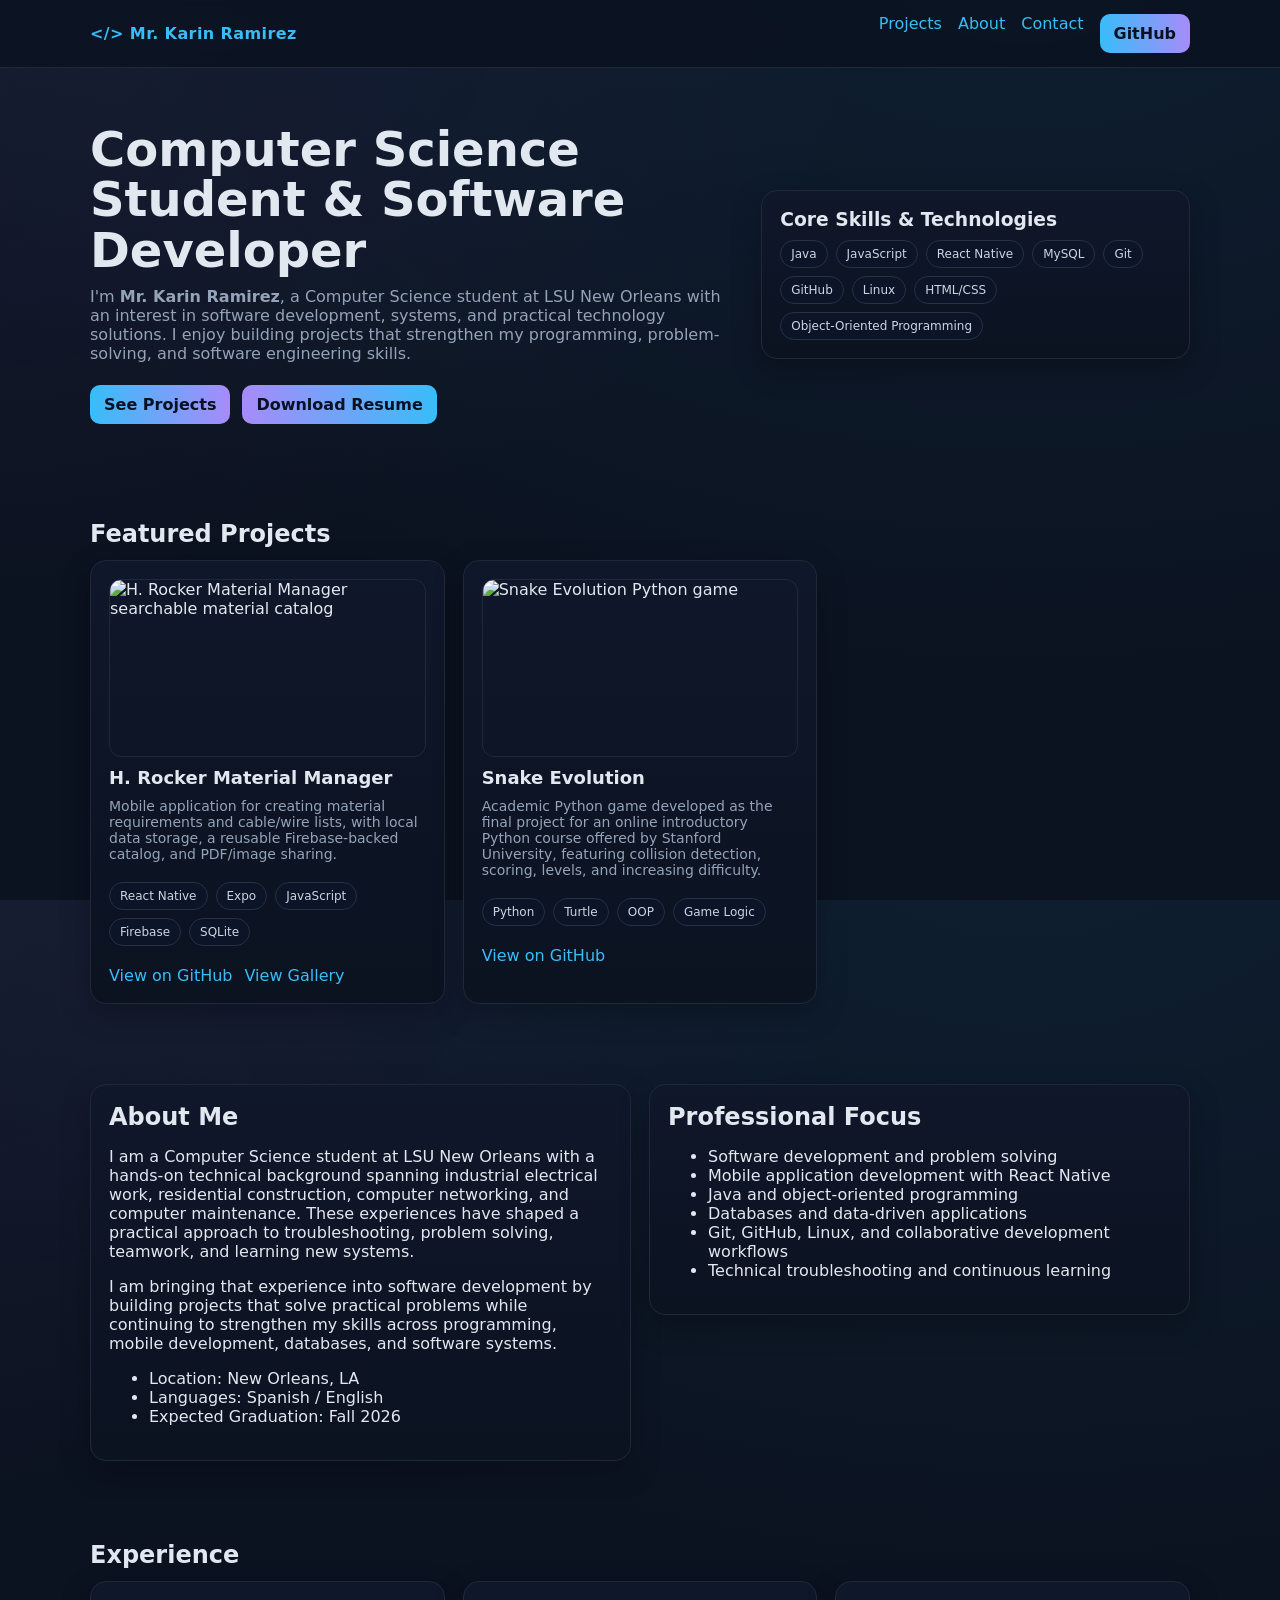
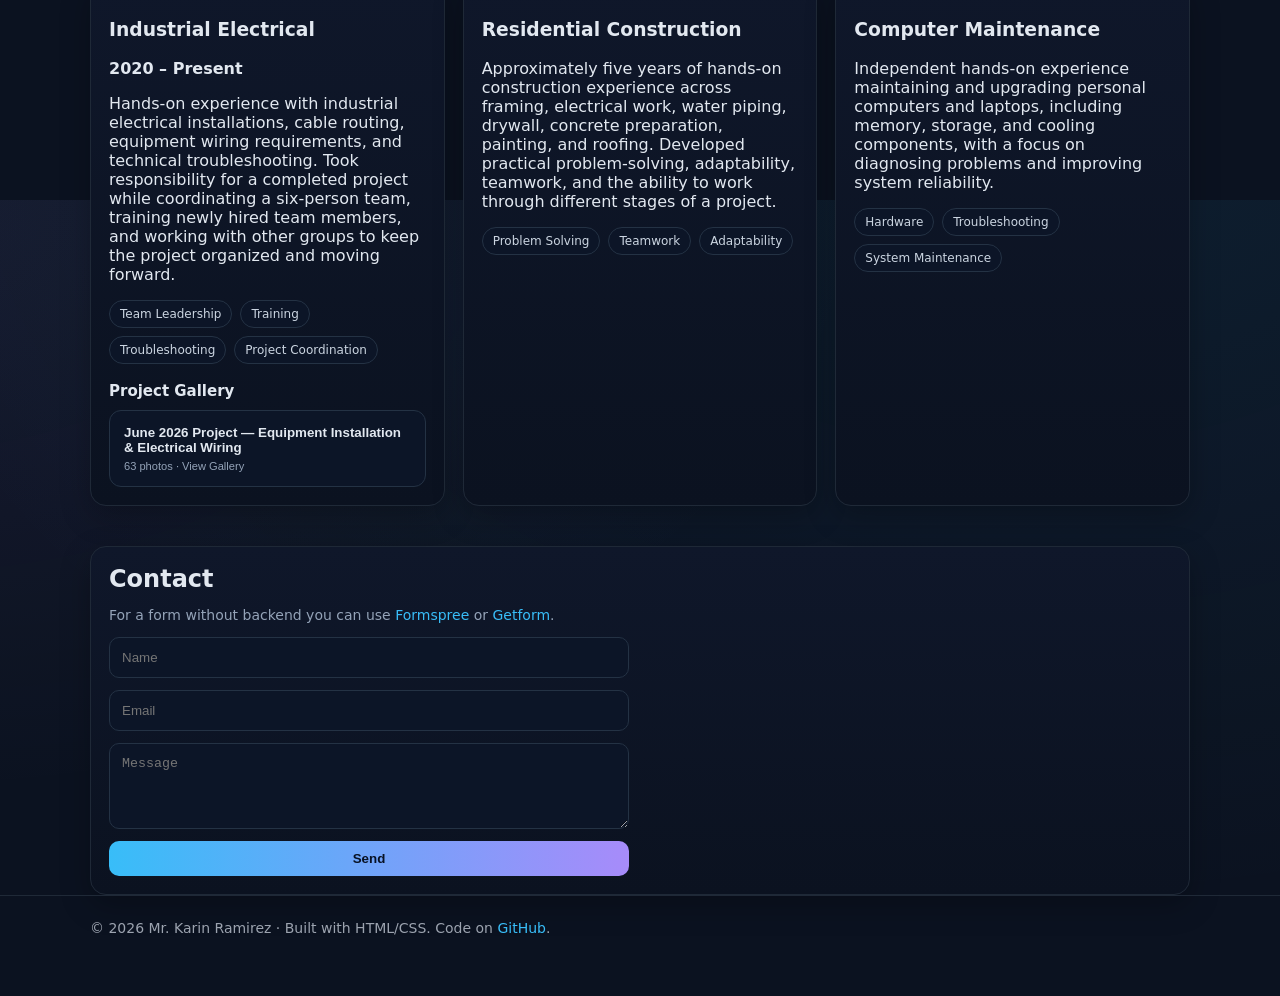
==== commit 8bb7e35b: "remove deleted photos from experience gallery" ====
--- a/index.html
+++ b/index.html
@@ -139,7 +139,7 @@
             <h4>Project Gallery</h4>
             <button class="experience-project-button" type="button" id="open-hrocker-gallery">
               <span>June 2026 Project — Equipment Installation &amp; Electrical Wiring</span>
-              <small>65 photos · View Gallery</small>
+              <small>63 photos · View Gallery</small>
             </button>
           </div>
         </article>
@@ -243,7 +243,7 @@
         eyebrow: 'Industrial Electrical · Project Gallery',
         title: 'June 2026 Project — Equipment Installation & Electrical Wiring',
         description: 'Project assigned in June 2026 involving equipment installation, cable routing, and wiring based on electrical plans connecting transformers, main electrical panels, and machinery.',
-        imageNames: ["20260626_111832.jpg","20260626_153318.jpg","20260626_153336.jpg","20260630_164043.jpg","20260630_164121.jpg","20260630_164201.jpg","20260630_164217.jpg","20260630_164233.jpg","20260630_164254.jpg","20260630_164313.jpg","20260630_164329.jpg","20260630_164349.jpg","20260630_164409.jpg","20260630_164429.jpg","20260630_164449.jpg","20260630_164521.jpg","20260630_164543.jpg","20260630_164607.jpg","20260630_164643.jpg","20260630_164650.jpg","20260630_164657.jpg","20260701_144413.jpg","20260702_093223.jpg","20260702_093236.jpg","20260702_093246.jpg","20260714_065623.jpg","20260714_065634.jpg","20260715_091602.jpg","20260715_091603.jpg","20260715_162855.jpg","20260715_162858.jpg","20260716_063228.jpg","20260716_063358.jpg","20260716_063402.jpg","20260716_063413.jpg","20260716_063428.jpg","20260716_063432.jpg","20260716_063435.jpg","20260716_063602.jpg","20260716_112803.jpg","20260716_112807.jpg","20260716_112936.jpg","20260716_113429.jpg","20260801_141747.jpg","20260803_092223.jpg","20260806_114858.jpg","20260806_120246.jpg","20260806_120311.jpg","20260806_120329.jpg","20260807_083501.jpg","20260807_111853.jpg","20260808_084152.jpg","20260808_091532.jpg","20260808_093905.jpg","20260810_081345.jpg","20260811_111538.jpg","20260811_111540.jpg","20260811_111542.jpg","20260811_111545.jpg","20260815_091405.jpg","20260815_091410.jpg","20260815_091416.jpg","20260815_091420.jpg","20260815_143715.jpg","20260815_143719.jpg"],
+        imageNames: ["20260626_111832.jpg","20260626_153318.jpg","20260626_153336.jpg","20260630_164043.jpg","20260630_164121.jpg","20260630_164201.jpg","20260630_164217.jpg","20260630_164233.jpg","20260630_164254.jpg","20260630_164313.jpg","20260630_164329.jpg","20260630_164349.jpg","20260630_164409.jpg","20260630_164429.jpg","20260630_164449.jpg","20260630_164521.jpg","20260630_164543.jpg","20260630_164607.jpg","20260630_164643.jpg","20260630_164650.jpg","20260630_164657.jpg","20260701_144413.jpg","20260702_093223.jpg","20260702_093236.jpg","20260702_093246.jpg","20260714_065623.jpg","20260714_065634.jpg","20260715_091602.jpg","20260715_091603.jpg","20260715_162855.jpg","20260715_162858.jpg","20260716_063228.jpg","20260716_063358.jpg","20260716_063402.jpg","20260716_063413.jpg","20260716_063428.jpg","20260716_063432.jpg","20260716_063435.jpg","20260716_063602.jpg","20260716_112803.jpg","20260716_112807.jpg","20260716_112936.jpg","20260716_113429.jpg","20260801_141747.jpg","20260803_092223.jpg","20260806_114858.jpg","20260806_120246.jpg","20260806_120311.jpg","20260806_120329.jpg","20260807_083501.jpg","20260807_111853.jpg","20260808_084152.jpg","20260808_091532.jpg","20260808_093905.jpg","20260810_081345.jpg","20260811_111538.jpg","20260811_111540.jpg","20260811_111542.jpg","20260811_111545.jpg","20260815_091405.jpg","20260815_091410.jpg","20260815_091416.jpg","20260815_091420.jpg"],
         imageUrl: (fileName, width) =>
           'https://ik.imagekit.io/karinportfolio/portafolio/experience/industrial_electrical/h_rocker_2026/' +
           fileName + '?tr=w-' + width + ',q-80',
--- a/style.css
+++ b/style.css
@@ -95,12 +95,21 @@
 .gallery-thumbnail { padding: 0; border: 1px solid #243244; border-radius: 12px; overflow: hidden; background: #0c1527; cursor: zoom-in; }
 .gallery-thumbnail img { display: block; width: 100%; aspect-ratio: 4 / 3; object-fit: cover; }
 .gallery-controls { display: flex; justify-content: center; align-items: center; gap: 18px; margin-top: 18px; }
-.gallery-arrow {
-  min-width: 48px; height: 40px; border-radius: 10px; border: 1px solid #243244;
-  background: #0c1527; color: var(--text); font-size: 20px; cursor: pointer;
+.gallery-page-button {
+  min-width: 76px; min-height: 40px; padding: 8px 12px; border-radius: 10px;
+  border: 1px solid #243244; background: #0c1527; color: var(--text);
+  font-size: 14px; cursor: pointer;
 }
-.gallery-arrow:disabled { opacity: .35; cursor: not-allowed; }
+.gallery-page-button:hover:not(:disabled) { border-color: var(--accent); }
+.gallery-page-button:disabled { opacity: .35; cursor: not-allowed; }
 #gallery-page-status { min-width: 105px; text-align: center; color: var(--muted); font-size: 14px; }
+.gallery-page-top { scroll-margin-top: 12px; outline: none; }
+.project-actions { display: flex; gap: 12px; margin-top: 10px; align-items: center; flex-wrap: wrap; }
+.text-button {
+  padding: 0; border: 0; background: transparent; color: var(--accent);
+  font: inherit; cursor: pointer;
+}
+.text-button:hover { text-decoration: underline; }
 
 .lightbox { z-index: 120; }
 .lightbox-dialog {
@@ -124,6 +133,11 @@
 @media (max-width: 650px) {
   .gallery-modal, .lightbox { padding: 10px; }
   .gallery-dialog { padding: 18px 14px; }
-  .gallery-page { grid-template-columns: 1fr; }
+  /* Two compact thumbnails per row keep four photos visible without oversized mobile images. */
+  .gallery-page { grid-template-columns: repeat(2, minmax(0, 1fr)); gap: 8px; }
+  .gallery-thumbnail img { aspect-ratio: 1 / 1; }
+  .gallery-controls { gap: 7px; flex-wrap: wrap; }
+  .gallery-page-button { min-width: 68px; min-height: 42px; padding: 7px 9px; font-size: 13px; }
+  #gallery-page-status { order: -1; flex-basis: 100%; margin-bottom: 2px; }
   .lightbox-arrow { width: 42px; height: 42px; }
 }
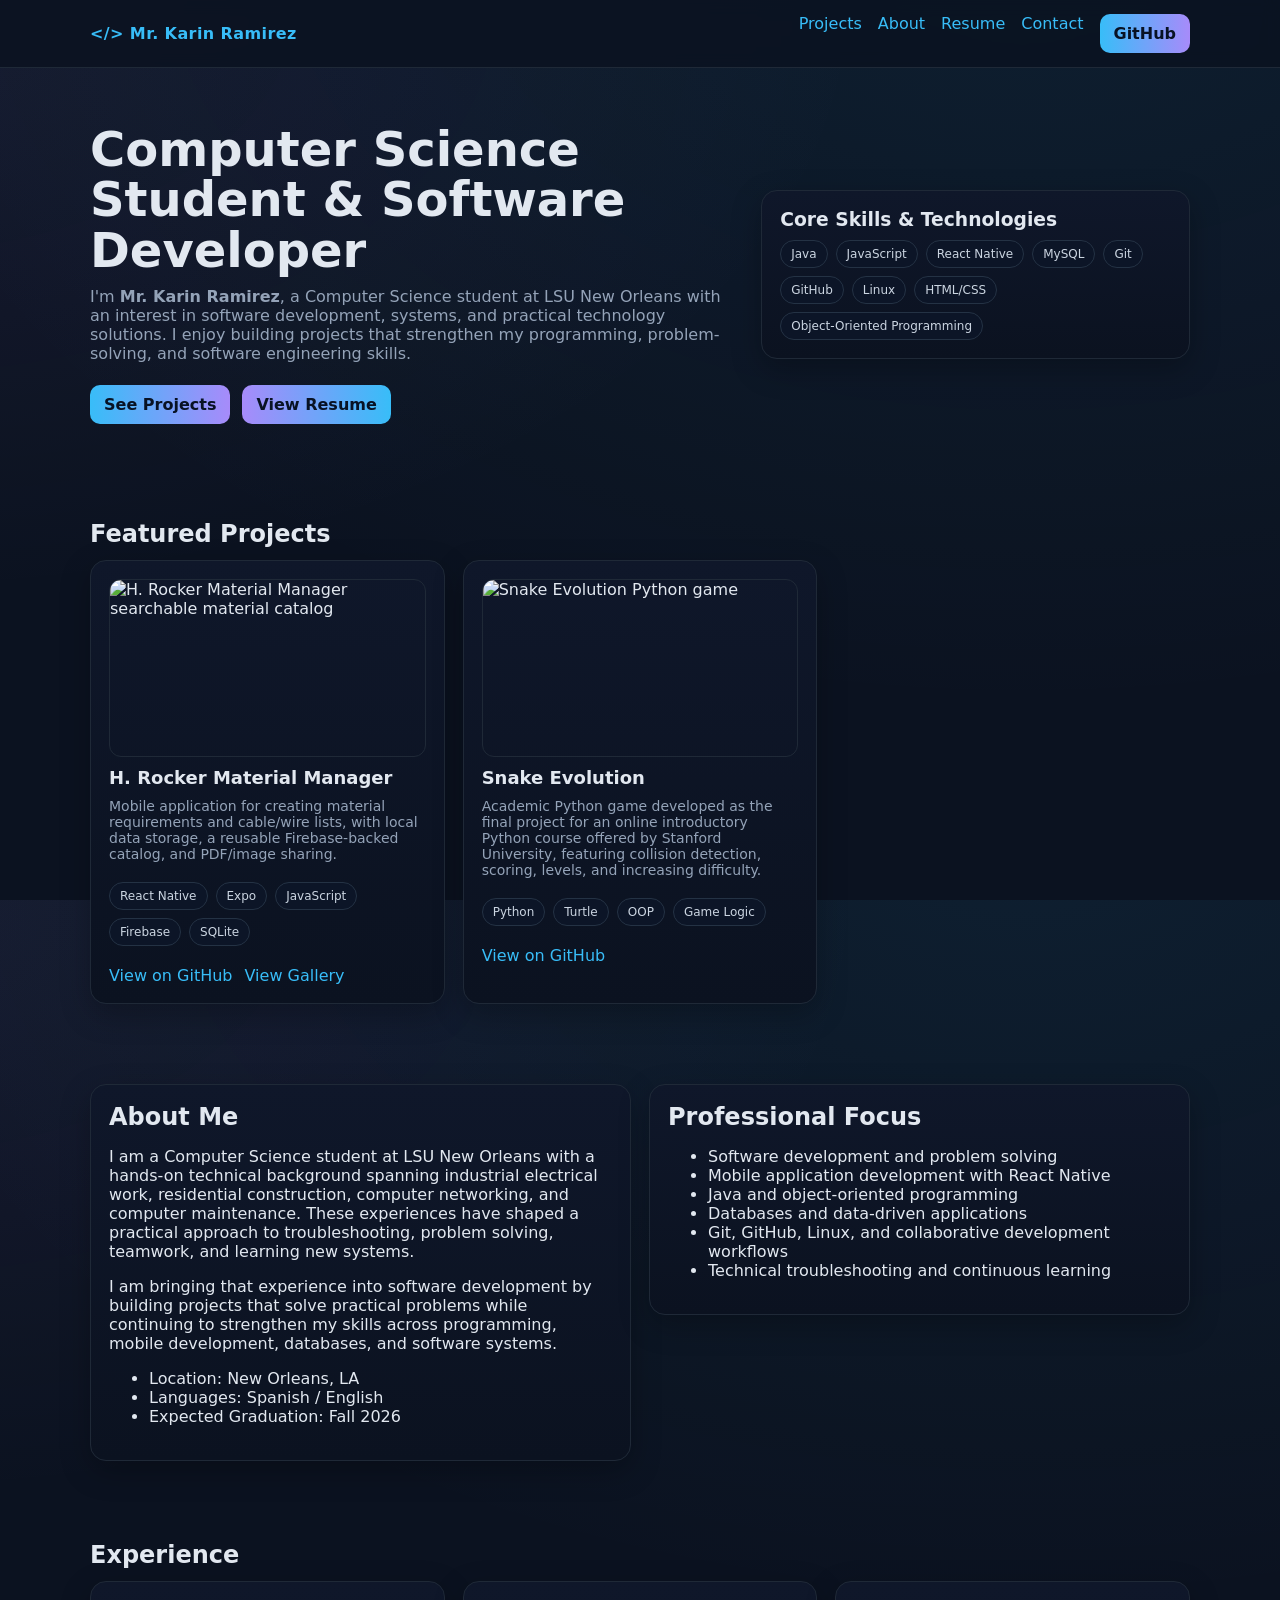
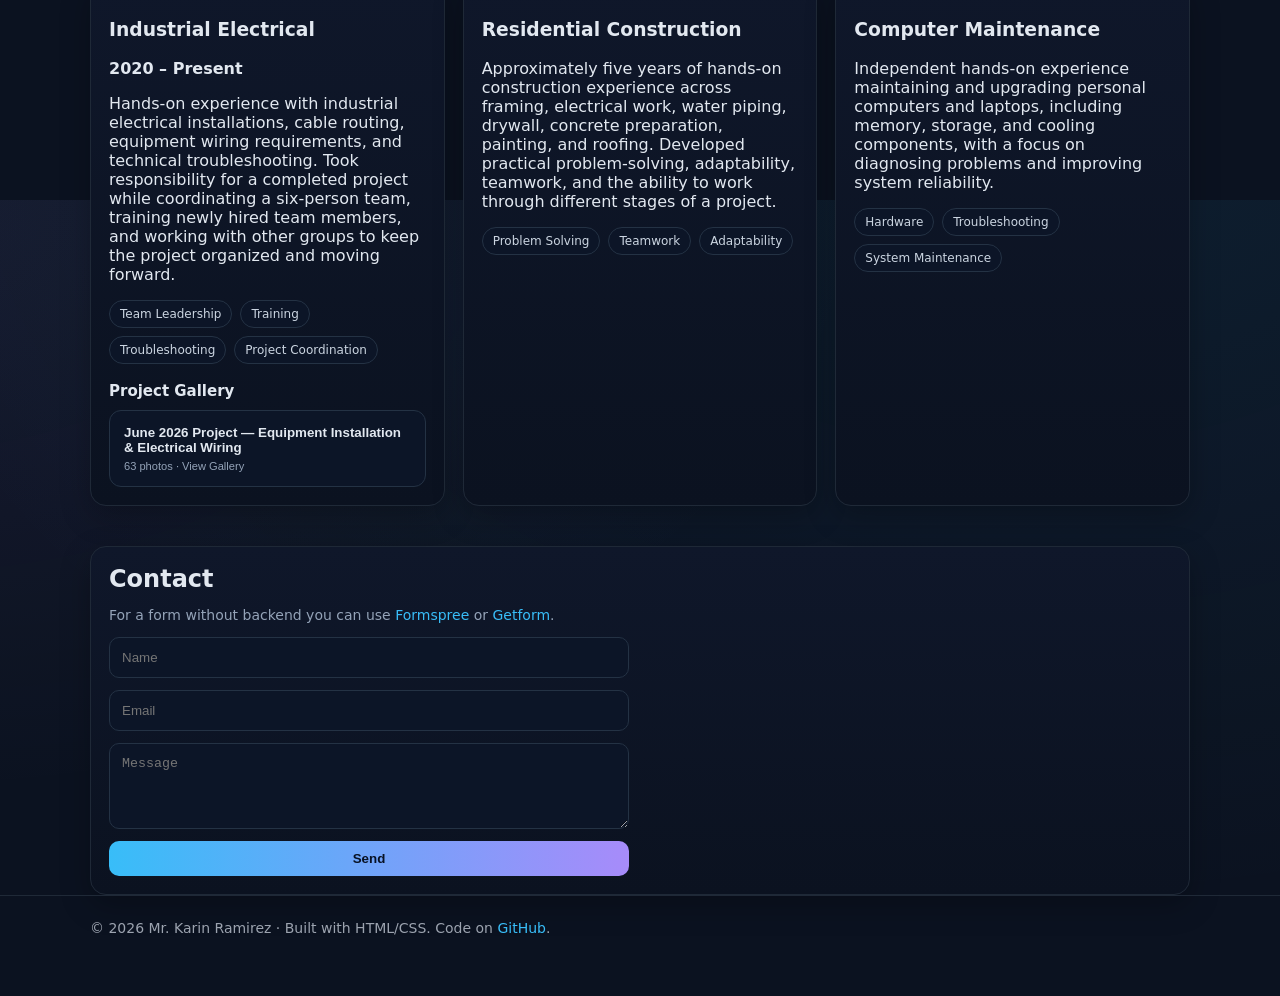
==== commit 4a8e1aa3: "link digital resume from portfolio" ====
--- a/index.html
+++ b/index.html
@@ -19,6 +19,7 @@
       <nav class="links">
         <a href="#projects">Projects</a>
         <a href="#about">About</a>
+        <a href="resume.html">Resume</a>
         <a href="#contact">Contact</a>
         <a class="btn" href="https://github.com/karinramirez93" target="_blank" rel="noopener">GitHub</a>
       </nav>
@@ -34,7 +35,7 @@
         </p> 
         <div style="display:flex; gap:12px; flex-wrap:wrap;">
           <a class="btn" href="#projects">See Projects</a>
-          <a class="btn" style="background:linear-gradient(90deg, var(--accent-2), var(--accent));" href="resume.pdf" target="_blank">Download Resume</a>
+          <a class="btn" style="background:linear-gradient(90deg, var(--accent-2), var(--accent));" href="resume.html">View Resume</a>
         </div>
       </div>
       <div class="card">
--- a/style.css
+++ b/style.css
@@ -141,3 +141,329 @@
   #gallery-page-status { order: -1; flex-basis: 100%; margin-bottom: 2px; }
   .lightbox-arrow { width: 42px; height: 42px; }
 }
+
+
+/* ==========================================================================
+   DIGITAL RESUME PAGE
+   --------------------------------------------------------------------------
+   These styles are shared only by resume.html. The digital resume is designed
+   to remain readable on desktop, laptop, tablet, and phone screens without
+   forcing visitors to zoom into a PDF.
+   ========================================================================== */
+
+.resume-page {
+  background:
+    radial-gradient(900px 500px at 90% -10%, rgba(56,189,248,0.08), transparent),
+    radial-gradient(800px 500px at -10% 0%, rgba(167,139,250,0.08), transparent),
+    var(--bg);
+}
+
+/* The resume header remains visible while scrolling, matching the main site. */
+.resume-site-header {
+  position: sticky;
+  top: 0;
+  z-index: 50;
+  backdrop-filter: blur(8px);
+  background: #0b1220ee;
+  border-bottom: 1px solid #1f2937;
+}
+
+.resume-nav {
+  display: flex;
+  align-items: center;
+  justify-content: space-between;
+  gap: 18px;
+  padding: 14px 0;
+}
+
+.resume-nav .logo {
+  font-weight: 800;
+  letter-spacing: 0.4px;
+  white-space: nowrap;
+}
+
+.resume-nav-links {
+  display: flex;
+  align-items: center;
+  gap: 16px;
+  flex-wrap: wrap;
+}
+
+/* Main content width is intentionally narrower than the portfolio for easier reading. */
+.resume-shell {
+  width: min(920px, 92%);
+  padding-bottom: 48px;
+}
+
+.resume-intro {
+  text-align: center;
+  padding: 48px 0 26px;
+}
+
+.resume-kicker {
+  margin: 0 0 6px;
+  color: var(--accent);
+  font-size: 13px;
+  font-weight: 800;
+  letter-spacing: 0.08em;
+  text-transform: uppercase;
+}
+
+.resume-intro h1 {
+  margin: 0;
+  font-size: clamp(30px, 6vw, 48px);
+  line-height: 1.05;
+}
+
+.resume-role {
+  margin: 10px auto 0;
+  color: var(--muted);
+  font-size: clamp(15px, 2.5vw, 19px);
+}
+
+.resume-contact {
+  display: flex;
+  justify-content: center;
+  gap: 8px 16px;
+  flex-wrap: wrap;
+  margin-top: 14px;
+  color: var(--muted);
+  font-size: 14px;
+}
+
+.resume-actions,
+.resume-bottom-actions {
+  display: flex;
+  justify-content: center;
+  gap: 10px;
+  flex-wrap: wrap;
+  margin-top: 22px;
+}
+
+/* Secondary buttons keep the same shape as .btn but use a quieter treatment. */
+.btn-secondary {
+  background: #0c1527;
+  color: var(--text);
+  border: 1px solid #243244;
+}
+
+.btn-secondary:hover {
+  border-color: var(--accent);
+  text-decoration: none;
+}
+
+/* Each resume section uses the existing card design for visual consistency. */
+.resume-section {
+  margin-bottom: 16px;
+}
+
+.resume-section h2 {
+  margin-bottom: 14px;
+  color: var(--accent);
+  font-size: 21px;
+}
+
+.resume-section > p,
+.resume-section li,
+.resume-entry p {
+  color: #cbd5e1;
+  line-height: 1.58;
+}
+
+.resume-skill-list p {
+  margin: 7px 0;
+}
+
+.resume-entry {
+  padding: 13px 0;
+  border-top: 1px solid #1f2937;
+}
+
+.resume-entry:first-of-type {
+  padding-top: 0;
+  border-top: 0;
+}
+
+.resume-entry:last-child {
+  padding-bottom: 0;
+}
+
+.resume-entry h3 {
+  margin: 0;
+  font-size: 17px;
+}
+
+.resume-entry p {
+  margin: 5px 0 0;
+}
+
+.resume-entry ul,
+.resume-section > ul {
+  margin: 8px 0 0;
+  padding-left: 20px;
+}
+
+.resume-entry li,
+.resume-section > ul li {
+  margin-bottom: 6px;
+}
+
+.resume-entry-heading {
+  display: flex;
+  align-items: baseline;
+  justify-content: space-between;
+  gap: 14px;
+}
+
+.resume-entry-heading span,
+.resume-meta {
+  color: var(--muted);
+  font-size: 13px;
+}
+
+.resume-bottom-actions {
+  padding: 14px 0 8px;
+}
+
+/* --------------------------------------------------------------------------
+   RESUME RESPONSIVE RULES
+   Tablet and phone layouts prioritize legibility and touch-friendly controls.
+   -------------------------------------------------------------------------- */
+@media (max-width: 760px) {
+  .resume-nav {
+    align-items: flex-start;
+  }
+
+  /* Keep the header compact on small screens instead of hiding navigation entirely. */
+  .resume-nav-links {
+    justify-content: flex-end;
+    gap: 9px 12px;
+    font-size: 13px;
+  }
+
+  .resume-intro {
+    padding-top: 34px;
+  }
+
+  .resume-entry-heading {
+    flex-direction: column;
+    align-items: flex-start;
+    gap: 4px;
+  }
+
+  .resume-actions .btn,
+  .resume-bottom-actions .btn {
+    min-height: 44px;
+    display: inline-flex;
+    align-items: center;
+    justify-content: center;
+  }
+}
+
+@media (max-width: 520px) {
+  .resume-nav {
+    flex-direction: column;
+    align-items: stretch;
+  }
+
+  .resume-nav .logo {
+    text-align: center;
+  }
+
+  .resume-nav-links {
+    justify-content: center;
+  }
+
+  .resume-shell {
+    width: min(94%, 920px);
+  }
+
+  .resume-section {
+    padding: 15px;
+  }
+
+  /* Full-width action buttons are easier to tap on narrow phones. */
+  .resume-actions,
+  .resume-bottom-actions {
+    flex-direction: column;
+  }
+
+  .resume-actions .btn,
+  .resume-bottom-actions .btn {
+    width: 100%;
+  }
+}
+
+/* --------------------------------------------------------------------------
+   PRINT / SAVE-AS-PDF RULES
+   The digital page can be printed cleanly without navigation or dark panels.
+   -------------------------------------------------------------------------- */
+@media print {
+  body.resume-page {
+    background: #fff;
+    color: #111;
+  }
+
+  .resume-site-header,
+  .resume-actions,
+  .resume-bottom-actions,
+  .resume-kicker {
+    display: none !important;
+  }
+
+  .resume-shell {
+    width: 100%;
+    max-width: none;
+    padding: 0;
+  }
+
+  .resume-intro {
+    padding: 0 0 14px;
+  }
+
+  .resume-role,
+  .resume-contact,
+  .resume-entry-heading span,
+  .resume-meta {
+    color: #444;
+  }
+
+  .resume-section {
+    background: #fff;
+    color: #111;
+    border: 0;
+    box-shadow: none;
+    border-radius: 0;
+    padding: 0;
+    margin-bottom: 14px;
+    break-inside: avoid;
+  }
+
+  .resume-section h2 {
+    color: #111;
+    border-bottom: 1px solid #999;
+    padding-bottom: 3px;
+  }
+
+  .resume-section > p,
+  .resume-section li,
+  .resume-entry p {
+    color: #111;
+  }
+
+  .resume-entry {
+    border-color: #ddd;
+    break-inside: avoid;
+  }
+
+  a {
+    color: #111;
+    text-decoration: none;
+  }
+
+  .chip {
+    color: #111;
+    background: #fff;
+    border-color: #bbb;
+  }
+}
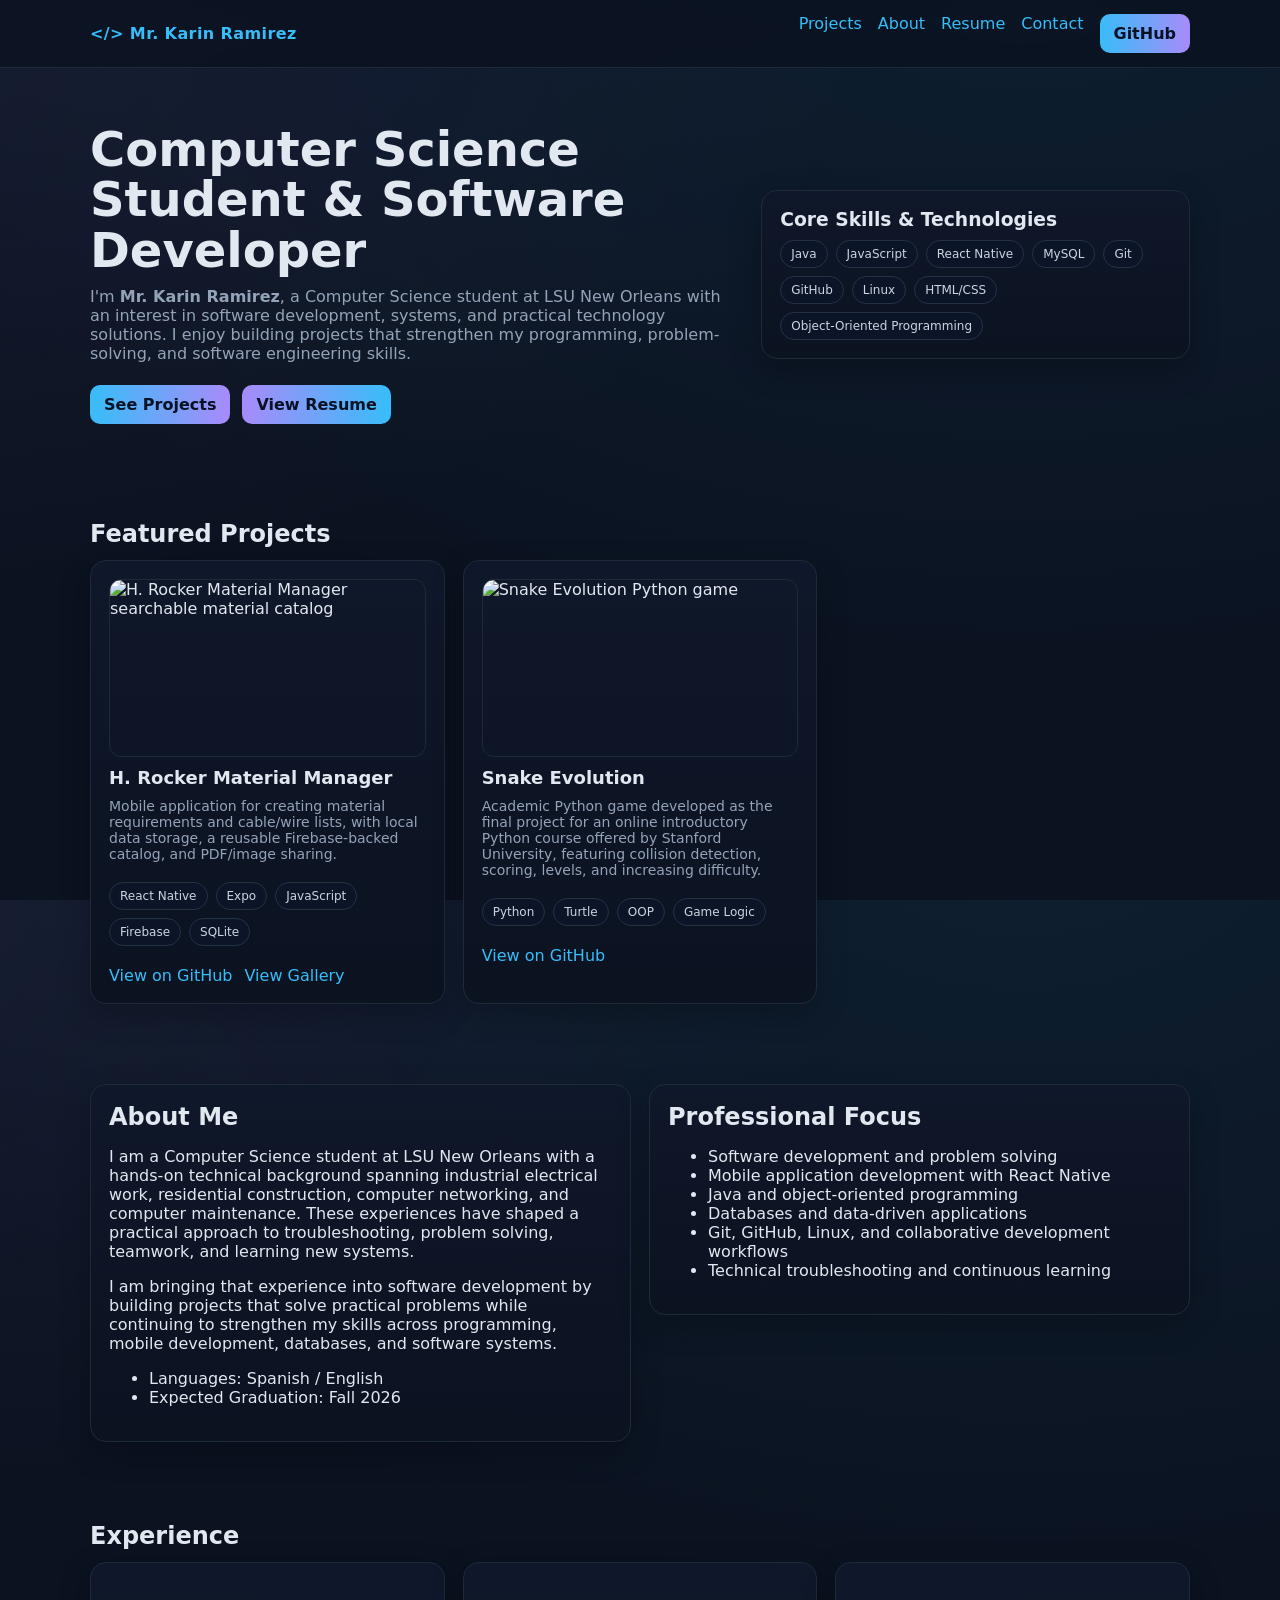
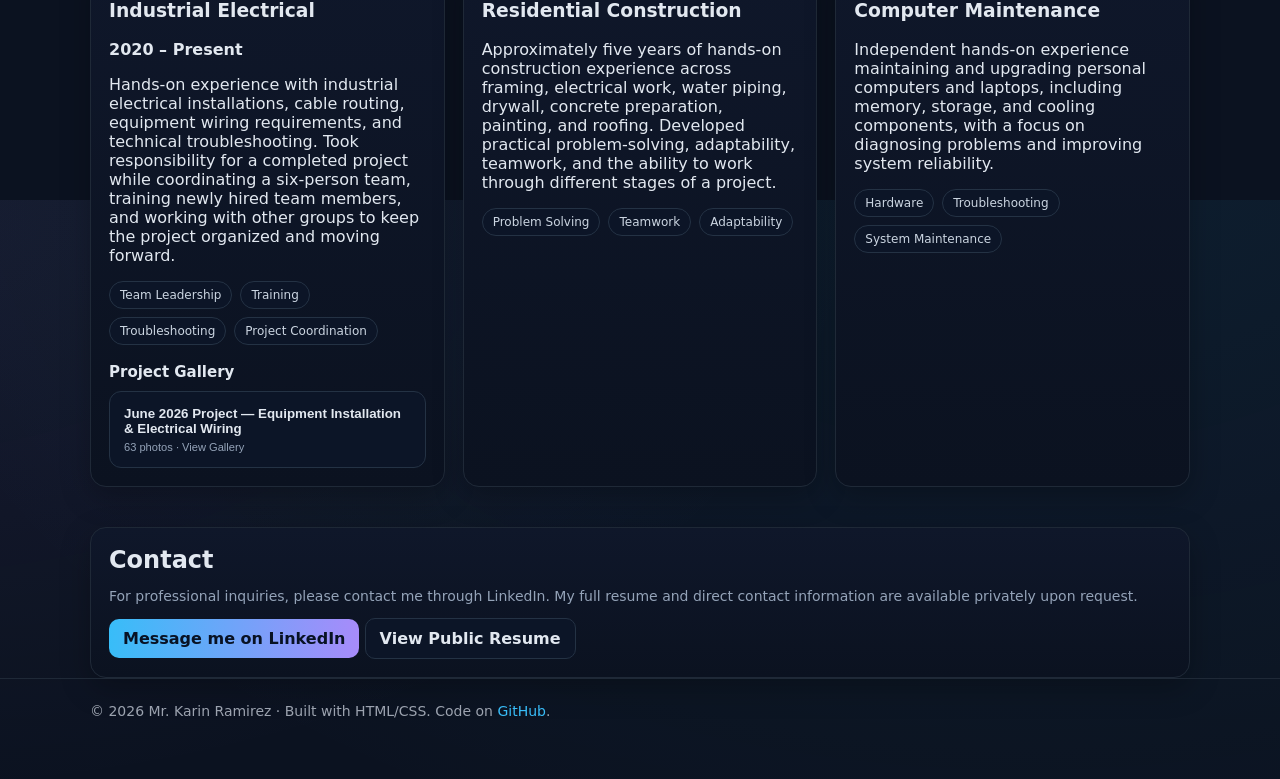
==== commit 4516d820: "make portfolio contact section privacy friendly" ====
--- a/index.html
+++ b/index.html
@@ -103,7 +103,6 @@
           I am bringing that experience into software development by building projects that solve practical problems while continuing to strengthen my skills across programming, mobile development, databases, and software systems.
         </p>
         <ul>
-          <li>Location: New Orleans, LA</li>
           <li>Languages: Spanish / English</li>
           <li>Expected Graduation: Fall 2026</li>
         </ul>
@@ -172,20 +171,26 @@
     </section>
 
     <section id="contact" class="card">
+      <!--
+        PUBLIC CONTACT
+        Direct phone, address, and email are intentionally not published.
+        LinkedIn provides a public professional messaging channel while private contact
+        information and the full resume can be shared directly with verified employers.
+      -->
       <h2>Contact</h2>
       <p class="note">
-        For a form without backend you can use 
-        <a href="https://formspree.io/" target="_blank" rel="noopener">Formspree</a> or 
-        <a href="https://getform.io/" target="_blank" rel="noopener">Getform</a>.
+        For professional inquiries, please contact me through LinkedIn. My full resume
+        and direct contact information are available privately upon request.
       </p>
-      <form action="#" method="post" 
-            onsubmit="alert('This is a demo. Connect a service like Formspree.'); return false;" 
-            style="display:grid; gap:12px; max-width:520px;">
-        <input required name="name" placeholder="Name" />
-        <input required type="email" name="email" placeholder="Email" />
-        <textarea required name="message" rows="4" placeholder="Message"></textarea>
-        <button class="btn" type="submit">Send</button>
-      </form>
+      <div class="contact-actions">
+        <a
+          class="btn"
+          href="https://www.linkedin.com/in/karin-ramirez-reyes"
+          target="_blank"
+          rel="noopener"
+        >Message me on LinkedIn</a>
+        <a class="btn btn-secondary" href="resume.html">View Public Resume</a>
+      </div>
     </section>
   </main>
 
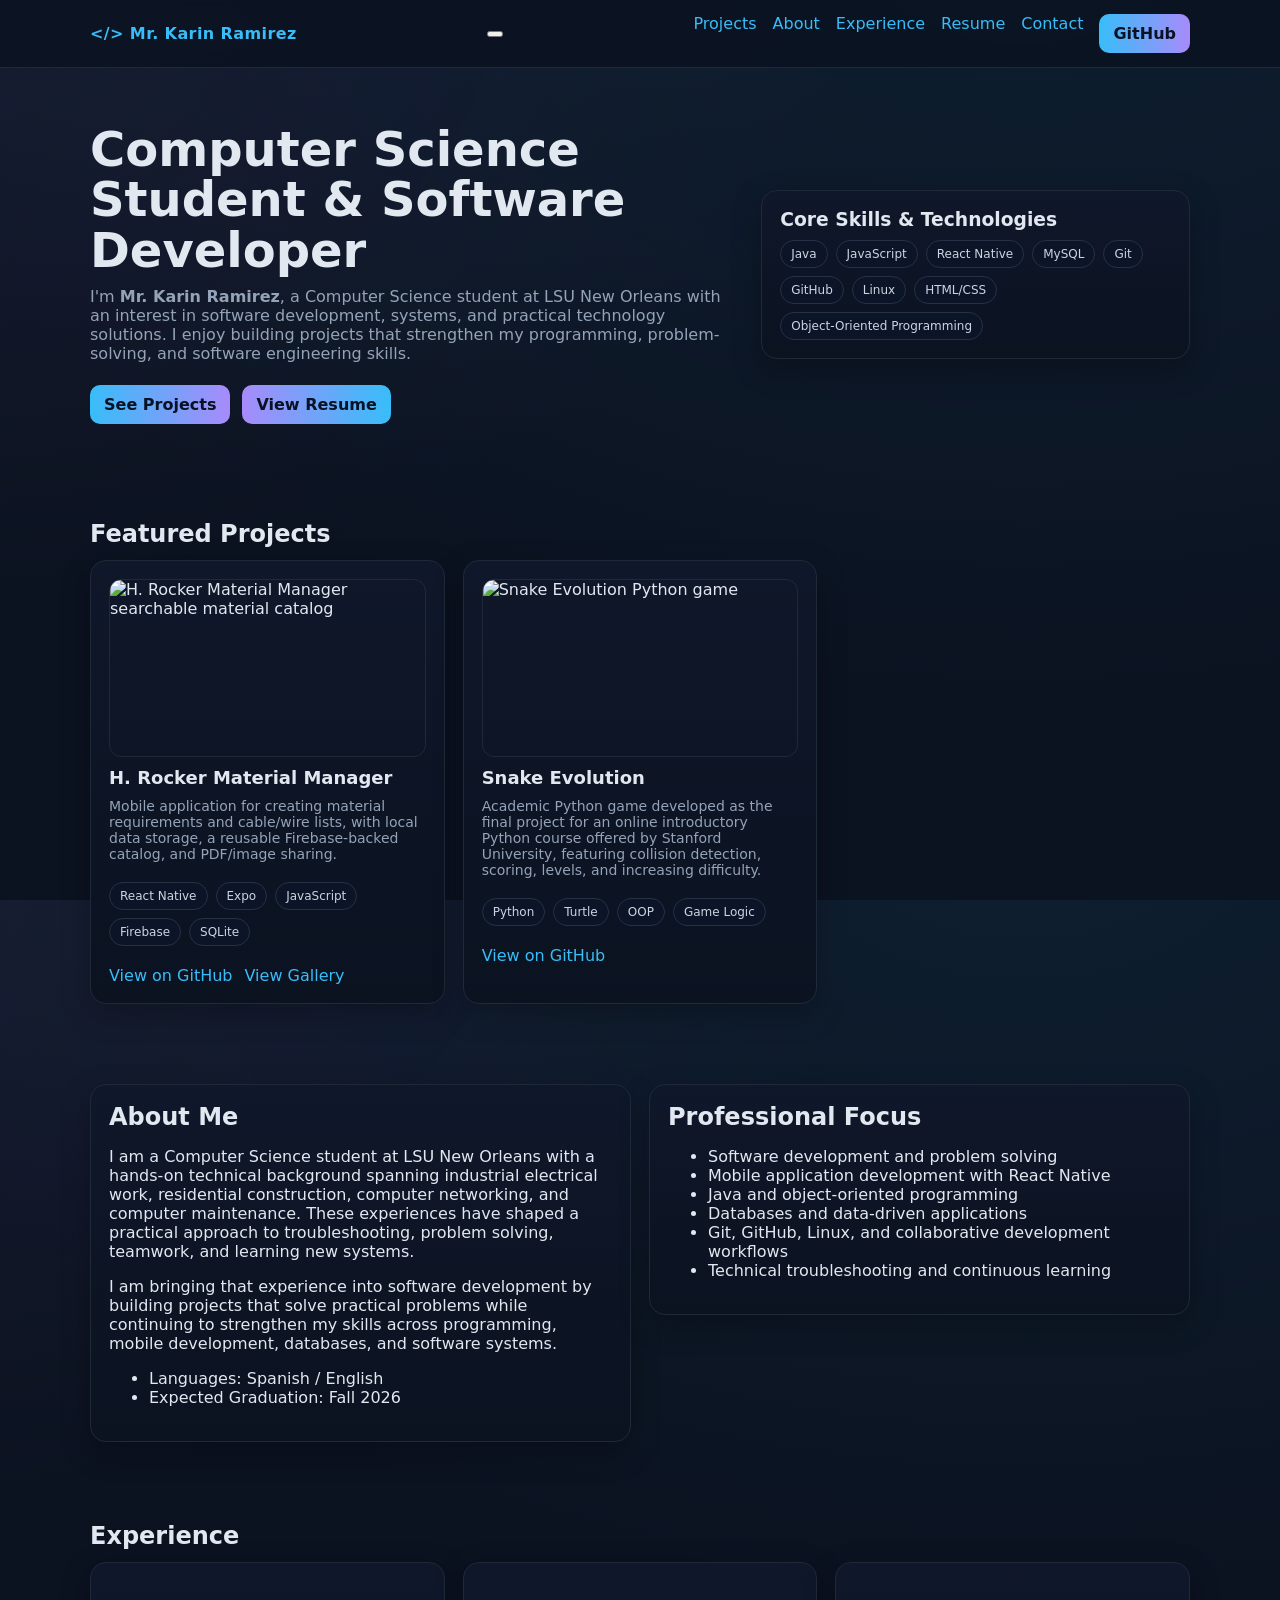
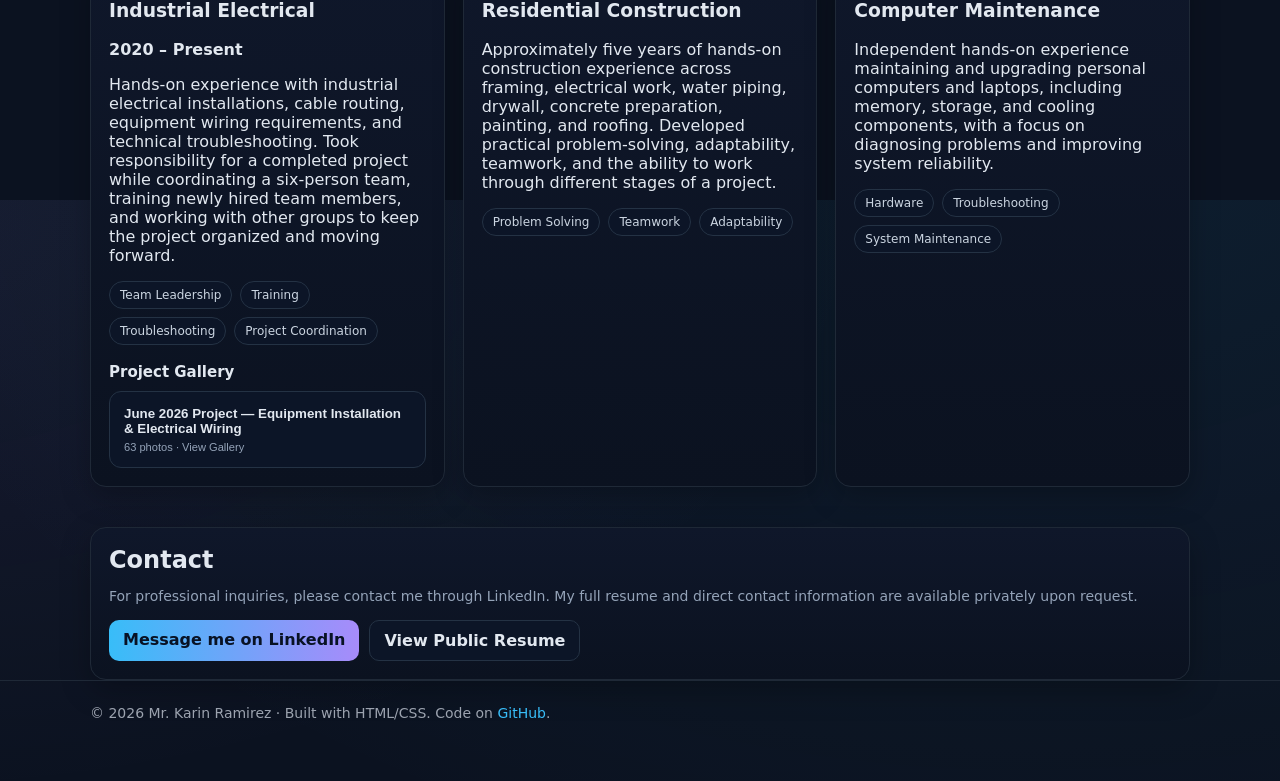
==== commit 068fdcc6: "add responsive portfolio navigation" ====
--- a/index.html
+++ b/index.html
@@ -16,9 +16,29 @@
   <header>
     <div class="container nav">
       <a class="logo" href="#">&lt;/&gt; Mr. Karin Ramirez</a>
-      <nav class="links">
+
+      <!--
+        MOBILE NAVIGATION TOGGLE
+        Hidden on larger screens and shown on tablets/phones. aria-expanded is updated
+        by JavaScript so screen readers know whether the menu is currently open.
+      -->
+      <button
+        class="nav-toggle"
+        id="nav-toggle"
+        type="button"
+        aria-expanded="false"
+        aria-controls="primary-navigation"
+        aria-label="Open navigation menu"
+      >
+        <span></span>
+        <span></span>
+        <span></span>
+      </button>
+
+      <nav class="links" id="primary-navigation" aria-label="Primary navigation">
         <a href="#projects">Projects</a>
         <a href="#about">About</a>
+        <a href="#experience">Experience</a>
         <a href="resume.html">Resume</a>
         <a href="#contact">Contact</a>
         <a class="btn" href="https://github.com/karinramirez93" target="_blank" rel="noopener">GitHub</a>
@@ -237,6 +257,44 @@
   <script>
     // Keep the copyright year current without requiring a manual yearly edit.
     document.getElementById('y').textContent = new Date().getFullYear();
+
+    /*
+     * Responsive navigation
+     * ---------------------
+     * Desktop keeps the navigation links visible. On tablets and phones the hamburger
+     * button opens a compact menu. The menu closes after selecting a local link, when
+     * pressing Escape, or when resizing back to desktop width.
+     */
+    const navToggle = document.getElementById('nav-toggle');
+    const primaryNavigation = document.getElementById('primary-navigation');
+
+    function setNavigationOpen(isOpen) {
+      primaryNavigation.classList.toggle('is-open', isOpen);
+      navToggle.classList.toggle('is-open', isOpen);
+      navToggle.setAttribute('aria-expanded', String(isOpen));
+      navToggle.setAttribute('aria-label', isOpen ? 'Close navigation menu' : 'Open navigation menu');
+    }
+
+    navToggle.addEventListener('click', () => {
+      setNavigationOpen(navToggle.getAttribute('aria-expanded') !== 'true');
+    });
+
+    primaryNavigation.querySelectorAll('a').forEach(link => {
+      link.addEventListener('click', () => {
+        if (window.innerWidth <= 900) setNavigationOpen(false);
+      });
+    });
+
+    document.addEventListener('keydown', event => {
+      if (event.key === 'Escape' && navToggle.getAttribute('aria-expanded') === 'true') {
+        setNavigationOpen(false);
+        navToggle.focus();
+      }
+    });
+
+    window.addEventListener('resize', () => {
+      if (window.innerWidth > 900) setNavigationOpen(false);
+    });
 
     /*
      * Gallery data
--- a/style.css
+++ b/style.css
@@ -467,3 +467,38 @@
     border-color: #bbb;
   }
 }
+
+
+/* ==========================================================================
+   PUBLIC CONTACT & RESUME PRIVACY
+   --------------------------------------------------------------------------
+   These styles support privacy-safe contact options. Direct personal contact
+   information is intentionally not displayed on the public portfolio.
+   ========================================================================== */
+
+.contact-actions {
+  display: flex;
+  gap: 10px;
+  flex-wrap: wrap;
+  margin-top: 16px;
+}
+
+.resume-privacy-note {
+  max-width: 680px;
+  margin: 14px auto 0;
+  color: var(--muted);
+  font-size: 14px;
+  line-height: 1.5;
+}
+
+/* Keep public contact actions easy to tap on narrow screens. */
+@media (max-width: 520px) {
+  .contact-actions {
+    flex-direction: column;
+  }
+
+  .contact-actions .btn {
+    width: 100%;
+    text-align: center;
+  }
+}
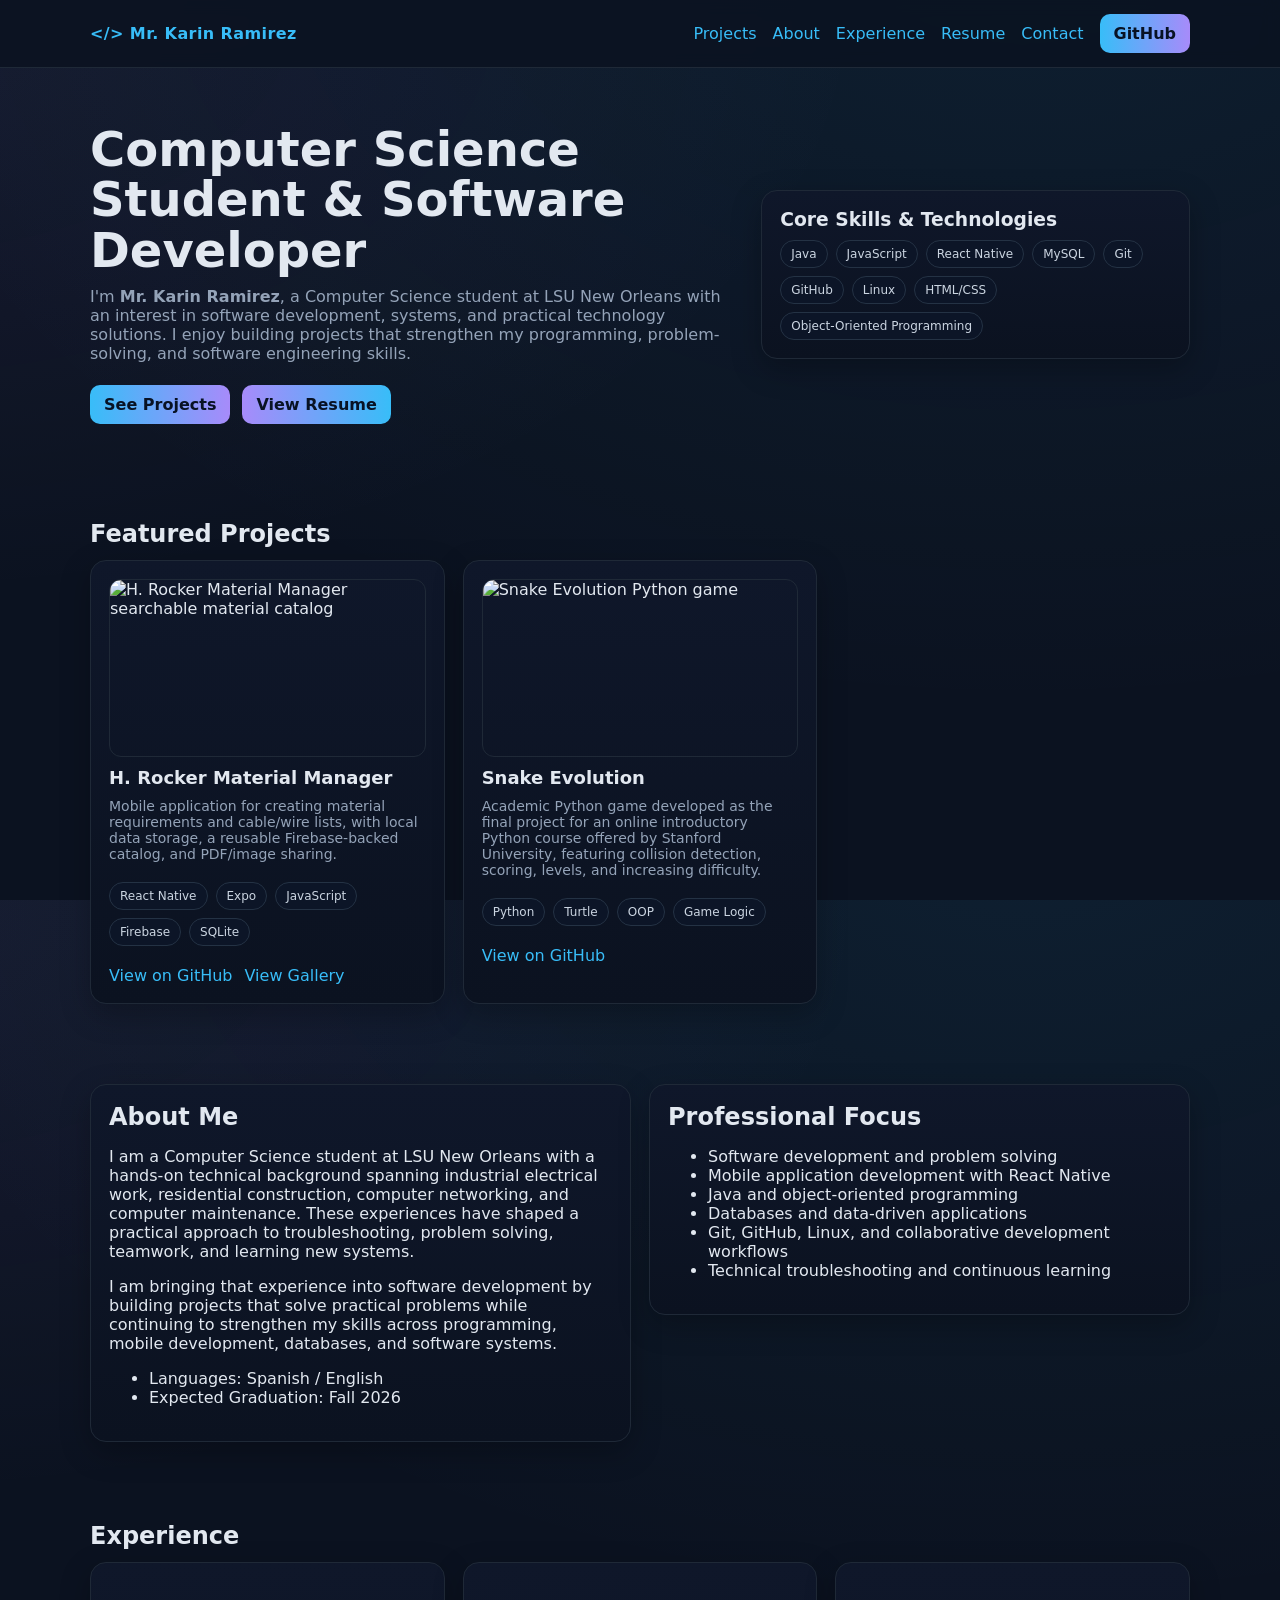
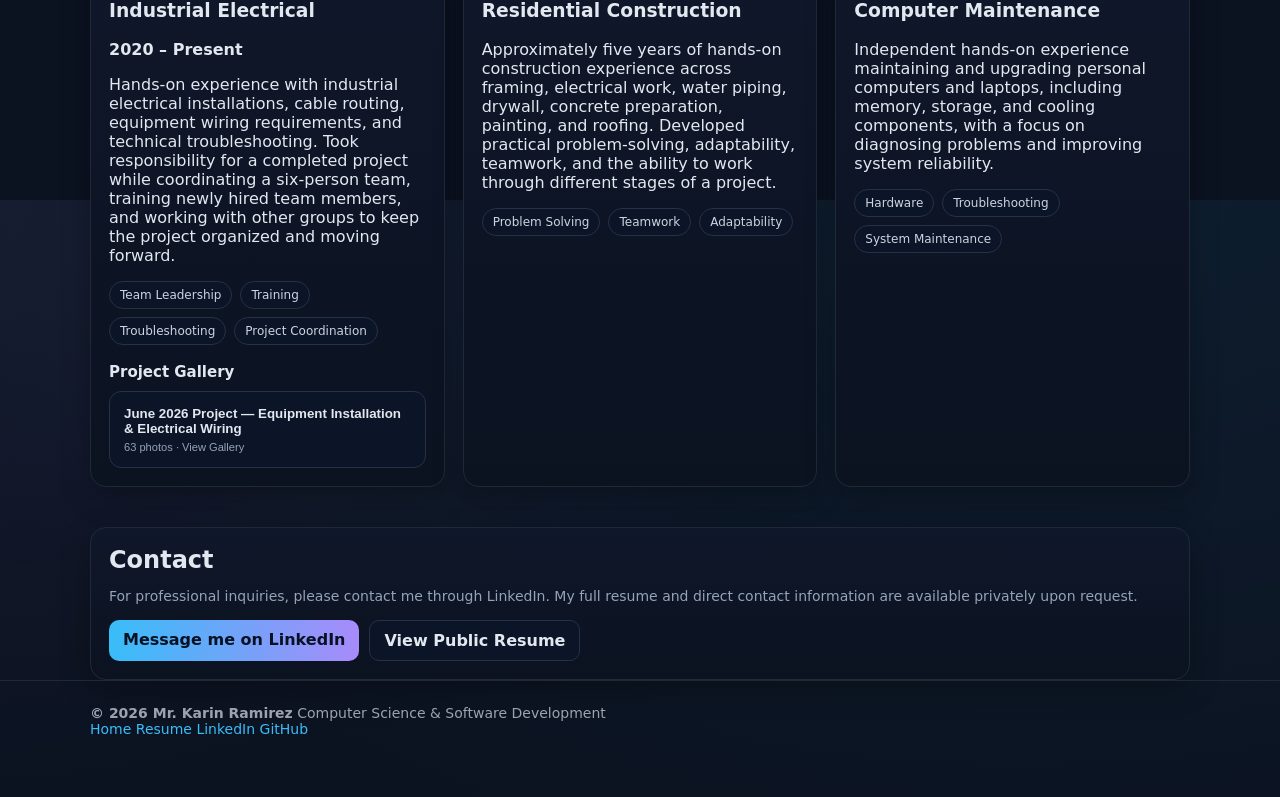
==== commit f18cf0da: "replace placeholder footer with professional links" ====
--- a/index.html
+++ b/index.html
@@ -248,9 +248,23 @@
   </div>
 
   <footer class="footer">
-    <div class="container">
-      © <span id="y"></span> Mr. Karin Ramirez · Built with HTML/CSS. 
-      Code on <a href="https://github.com/your-username/your-repo" target="_blank" rel="noopener">GitHub</a>.
+    <div class="container footer-content">
+      <!--
+        PUBLIC FOOTER
+        Keep only professional/public destinations here. Personal phone, email, and
+        address remain private and are shared only through direct communication.
+      -->
+      <div class="footer-copy">
+        <strong>© <span id="y"></span> Mr. Karin Ramirez</strong>
+        <span>Computer Science &amp; Software Development</span>
+      </div>
+
+      <nav class="footer-links" aria-label="Footer navigation">
+        <a href="#">Home</a>
+        <a href="resume.html">Resume</a>
+        <a href="https://www.linkedin.com/in/karin-ramirez-reyes" target="_blank" rel="noopener">LinkedIn</a>
+        <a href="https://github.com/karinramirez93" target="_blank" rel="noopener">GitHub</a>
+      </nav>
     </div>
   </footer>
 
--- a/style.css
+++ b/style.css
@@ -20,9 +20,40 @@
 a:hover { text-decoration: underline; }
 .container { width: min(1100px, 92%); margin: 0 auto; }
 header { position: sticky; top: 0; z-index: 50; backdrop-filter: blur(8px); background: #0b1220cc; border-bottom: 1px solid #1f2937; }
-.nav { display:flex; align-items:center; justify-content:space-between; padding: 14px 0; }
-.nav a.logo { font-weight: 800; letter-spacing: 0.4px; }
-.nav .links { display:flex; gap: 16px; }
+.nav { position: relative; display:flex; align-items:center; justify-content:space-between; gap: 18px; padding: 14px 0; }
+.nav a.logo { font-weight: 800; letter-spacing: 0.4px; white-space: nowrap; }
+.nav .links { display:flex; align-items:center; gap: 16px; }
+
+/* Hamburger toggle stays hidden on desktop and becomes available on smaller screens. */
+.nav-toggle {
+  display: none;
+  width: 44px;
+  height: 44px;
+  padding: 10px;
+  border: 1px solid #243244;
+  border-radius: 10px;
+  background: #0c1527;
+  cursor: pointer;
+  flex-direction: column;
+  justify-content: center;
+  gap: 5px;
+}
+.nav-toggle span {
+  display: block;
+  width: 100%;
+  height: 2px;
+  border-radius: 999px;
+  background: var(--text);
+  transition: transform .2s ease, opacity .2s ease;
+}
+.nav-toggle:focus-visible {
+  outline: none;
+  box-shadow: 0 0 0 4px var(--ring);
+}
+/* Transform the three bars into a close icon while the mobile menu is open. */
+.nav-toggle.is-open span:nth-child(1) { transform: translateY(7px) rotate(45deg); }
+.nav-toggle.is-open span:nth-child(2) { opacity: 0; }
+.nav-toggle.is-open span:nth-child(3) { transform: translateY(-7px) rotate(-45deg); }
 .btn { display:inline-block; padding: 10px 14px; border-radius: 10px; background: linear-gradient(90deg, var(--accent), var(--accent-2)); color: #081224; font-weight: 700; border: none; }
 .btn:hover { filter: brightness(1.05); }
 .hero { display:grid; grid-template-columns: 1.2fr 0.8fr; gap: 28px; align-items:center; padding: 56px 0; }
@@ -46,7 +77,60 @@
   .hero { grid-template-columns: 1fr; text-align: center; }
   .about { grid-template-columns: 1fr; }
   .grid { grid-template-columns: 1fr; }
-  .nav .links { display:none; }
+
+  /* Keep the logo and hamburger visible while turning the links into a dropdown panel. */
+  .nav-toggle {
+    display: inline-flex;
+    flex: 0 0 auto;
+  }
+
+  .nav .links {
+    position: absolute;
+    top: calc(100% + 1px);
+    left: 0;
+    right: 0;
+    z-index: 60;
+    display: flex;
+    flex-direction: column;
+    align-items: stretch;
+    gap: 4px;
+    padding: 10px;
+    border: 1px solid #243244;
+    border-radius: 0 0 14px 14px;
+    background: rgba(11,18,32,.98);
+    box-shadow: 0 18px 35px rgba(0,0,0,.35);
+    opacity: 0;
+    visibility: hidden;
+    pointer-events: none;
+    transform: translateY(-8px);
+    transition: opacity .18s ease, transform .18s ease, visibility .18s ease;
+  }
+
+  .nav .links.is-open {
+    opacity: 1;
+    visibility: visible;
+    pointer-events: auto;
+    transform: translateY(0);
+  }
+
+  .nav .links a {
+    min-height: 44px;
+    display: flex;
+    align-items: center;
+    padding: 10px 12px;
+    border-radius: 9px;
+  }
+
+  .nav .links a:not(.btn):hover,
+  .nav .links a:not(.btn):focus-visible {
+    background: #0f1b30;
+    text-decoration: none;
+  }
+
+  .nav .links .btn {
+    justify-content: center;
+    margin-top: 2px;
+  }
 }
 input, textarea {
   padding:12px;
@@ -169,6 +253,7 @@
 }
 
 .resume-nav {
+  position: relative;
   display: flex;
   align-items: center;
   justify-content: space-between;
@@ -188,6 +273,40 @@
   gap: 16px;
   flex-wrap: wrap;
 }
+
+/* Resume hamburger is hidden on desktop and shown on tablets/phones. */
+.resume-nav-toggle {
+  display: none;
+  width: 44px;
+  height: 44px;
+  padding: 10px;
+  border: 1px solid #243244;
+  border-radius: 10px;
+  background: #0c1527;
+  cursor: pointer;
+  flex: 0 0 auto;
+  flex-direction: column;
+  justify-content: center;
+  gap: 5px;
+}
+
+.resume-nav-toggle span {
+  display: block;
+  width: 100%;
+  height: 2px;
+  border-radius: 999px;
+  background: var(--text);
+  transition: transform .2s ease, opacity .2s ease;
+}
+
+.resume-nav-toggle:focus-visible {
+  outline: none;
+  box-shadow: 0 0 0 4px var(--ring);
+}
+
+.resume-nav-toggle.is-open span:nth-child(1) { transform: translateY(7px) rotate(45deg); }
+.resume-nav-toggle.is-open span:nth-child(2) { opacity: 0; }
+.resume-nav-toggle.is-open span:nth-child(3) { transform: translateY(-7px) rotate(-45deg); }
 
 /* Main content width is intentionally narrower than the portfolio for easier reading. */
 .resume-shell {
@@ -331,14 +450,55 @@
    -------------------------------------------------------------------------- */
 @media (max-width: 760px) {
   .resume-nav {
-    align-items: flex-start;
-  }
-
-  /* Keep the header compact on small screens instead of hiding navigation entirely. */
+    align-items: center;
+  }
+
+  .resume-nav-toggle {
+    display: inline-flex;
+  }
+
+  /* The public links stay available without consuming two rows in the mobile header. */
   .resume-nav-links {
-    justify-content: flex-end;
-    gap: 9px 12px;
-    font-size: 13px;
+    position: absolute;
+    top: calc(100% + 1px);
+    left: 0;
+    right: 0;
+    z-index: 70;
+    display: flex;
+    flex-direction: column;
+    align-items: stretch;
+    gap: 4px;
+    padding: 10px;
+    border: 1px solid #243244;
+    border-radius: 0 0 14px 14px;
+    background: rgba(11,18,32,.98);
+    box-shadow: 0 18px 35px rgba(0,0,0,.35);
+    opacity: 0;
+    visibility: hidden;
+    pointer-events: none;
+    transform: translateY(-8px);
+    transition: opacity .18s ease, transform .18s ease, visibility .18s ease;
+  }
+
+  .resume-nav-links.is-open {
+    opacity: 1;
+    visibility: visible;
+    pointer-events: auto;
+    transform: translateY(0);
+  }
+
+  .resume-nav-links a {
+    min-height: 44px;
+    display: flex;
+    align-items: center;
+    padding: 10px 12px;
+    border-radius: 9px;
+  }
+
+  .resume-nav-links a:hover,
+  .resume-nav-links a:focus-visible {
+    background: #0f1b30;
+    text-decoration: none;
   }
 
   .resume-intro {
@@ -362,16 +522,15 @@
 
 @media (max-width: 520px) {
   .resume-nav {
-    flex-direction: column;
-    align-items: stretch;
+    flex-direction: row;
+    align-items: center;
   }
 
   .resume-nav .logo {
-    text-align: center;
-  }
-
-  .resume-nav-links {
-    justify-content: center;
+    text-align: left;
+    max-width: calc(100% - 60px);
+    overflow: hidden;
+    text-overflow: ellipsis;
   }
 
   .resume-shell {
@@ -502,3 +661,65 @@
     text-align: center;
   }
 }
+
+
+/* ==========================================================================
+   COMPACT RESUME FOOTER ACTIONS
+   --------------------------------------------------------------------------
+   Keep LinkedIn, GitHub, and Portfolio on one line, including on phones.
+   Short labels and equal-width buttons make the row easier to scan and tap.
+   ========================================================================== */
+
+.resume-final-actions {
+  display: flex;
+  flex-direction: row;
+  flex-wrap: nowrap;
+  align-items: stretch;
+  gap: 8px;
+  width: 100%;
+}
+
+.resume-final-actions .resume-action-link {
+  flex: 1 1 0;
+  min-width: 0;
+  min-height: 44px;
+  padding: 10px 8px;
+  display: inline-flex;
+  align-items: center;
+  justify-content: center;
+  gap: 7px;
+  white-space: nowrap;
+  text-align: center;
+}
+
+.resume-action-icon {
+  width: 18px;
+  height: 18px;
+  flex: 0 0 auto;
+  fill: currentColor;
+}
+
+/* Override the general mobile rule that stacks resume buttons vertically. */
+@media (max-width: 520px) {
+  .resume-final-actions {
+    flex-direction: row;
+    gap: 6px;
+  }
+
+  .resume-final-actions .resume-action-link {
+    width: auto;
+    min-height: 46px;
+    padding: 9px 5px;
+    font-size: 12.5px;
+    border-radius: 9px;
+  }
+
+  .resume-action-icon {
+    width: 16px !important;
+    height: 16px !important;
+    max-width: 16px !important;
+    max-height: 16px !important;
+    flex: 0 0 16px !important;
+    overflow: hidden;
+  }
+}
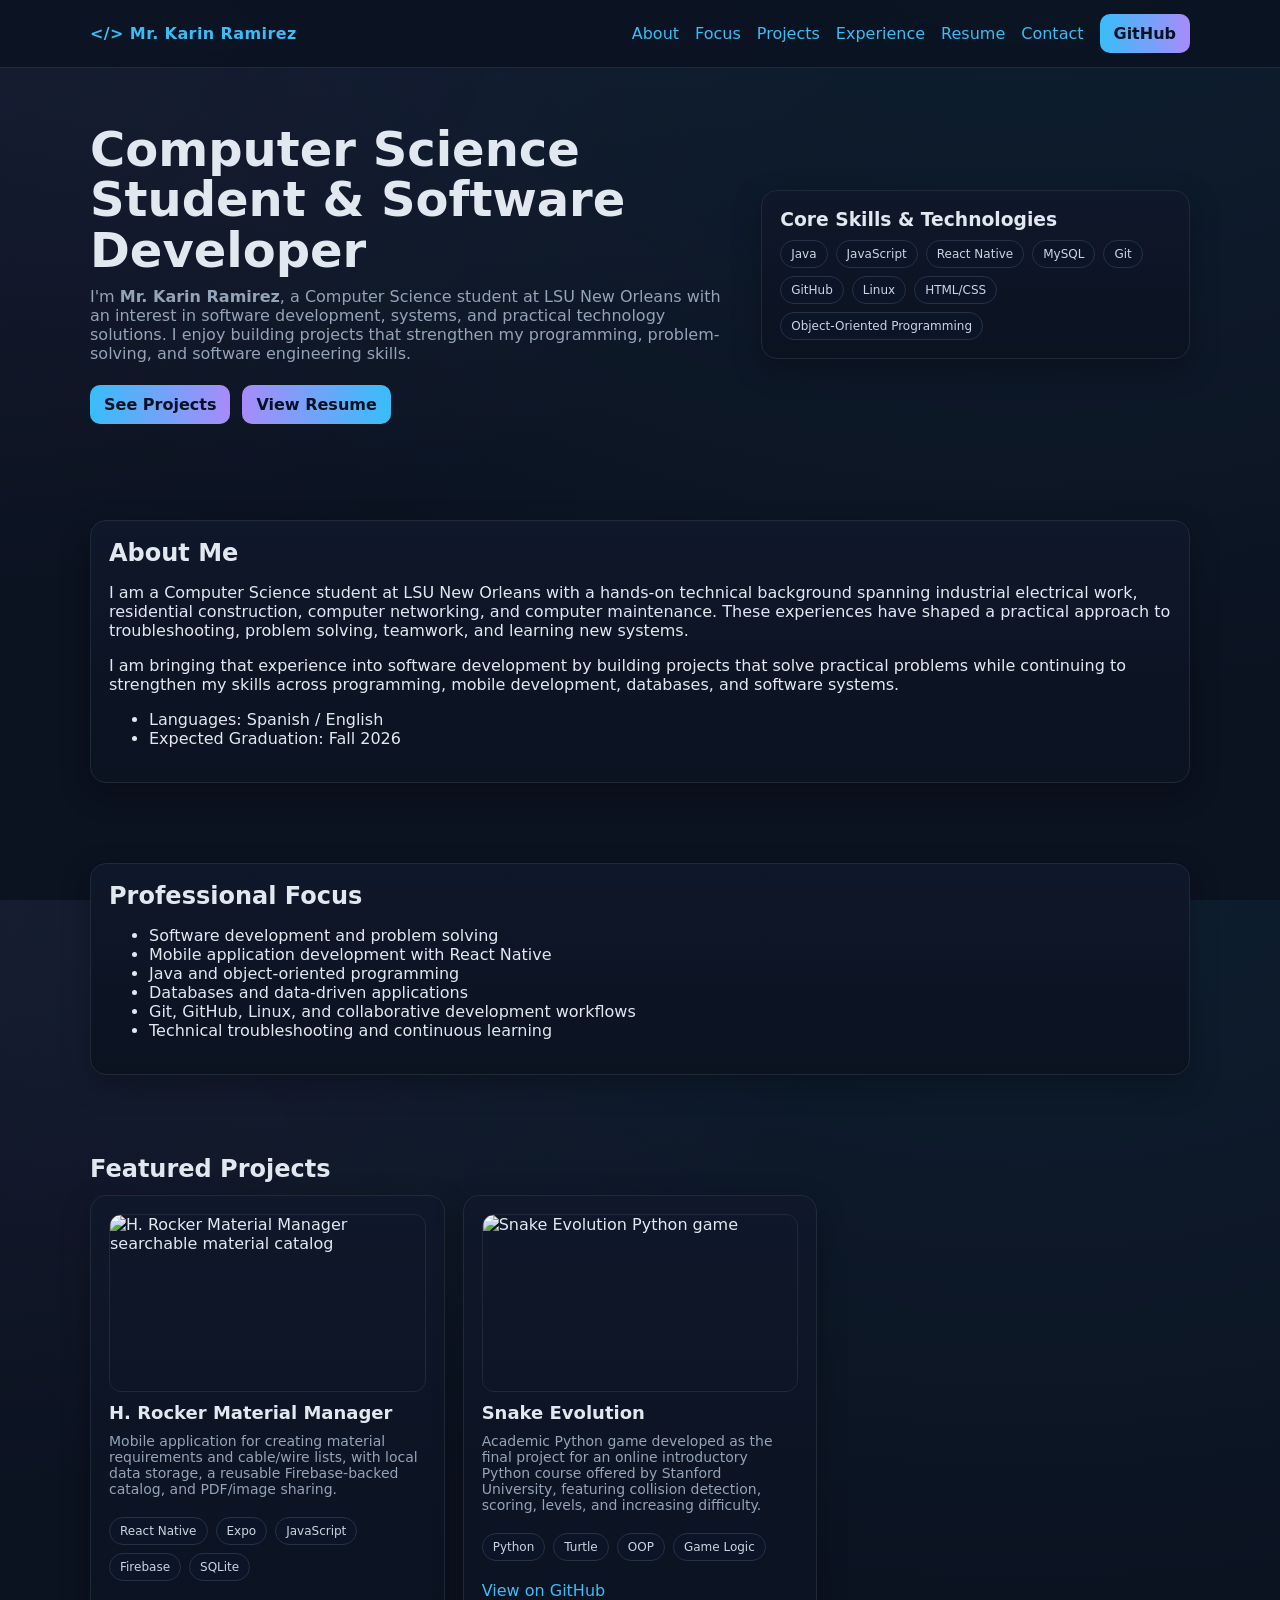
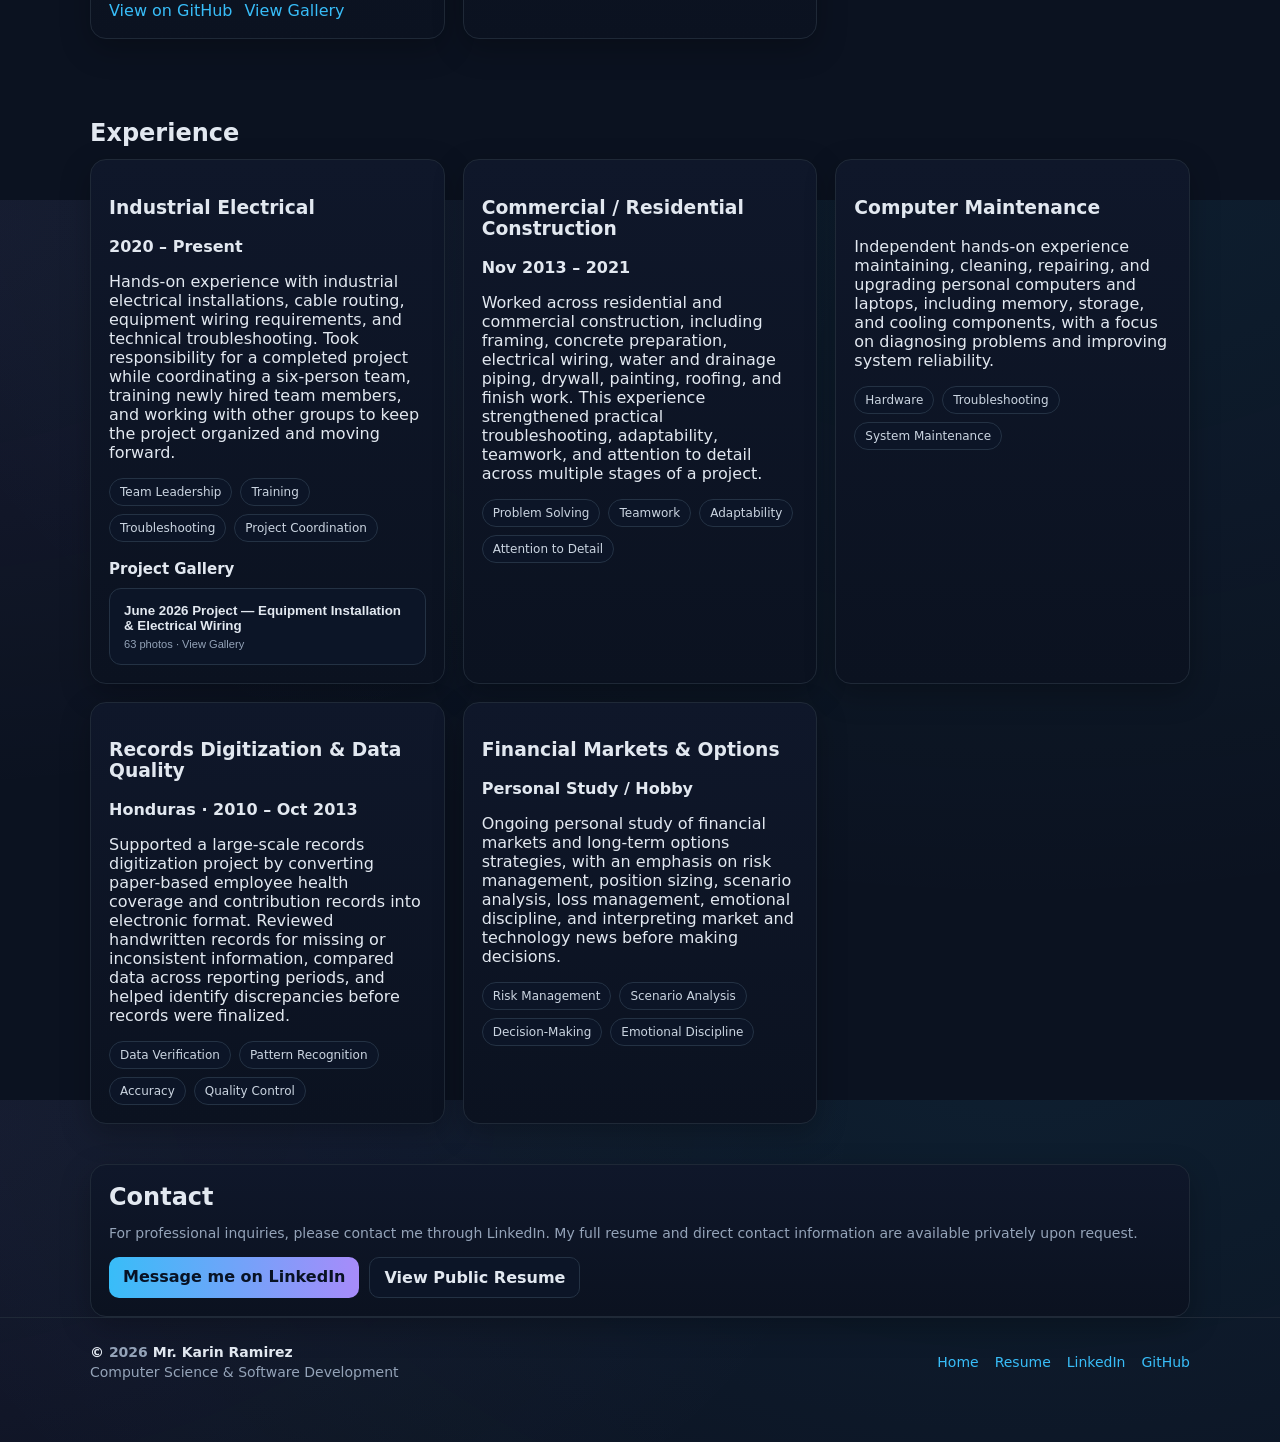
==== commit 626be622: "reorder portfolio sections and expand experience" ====
--- a/index.html
+++ b/index.html
@@ -36,8 +36,9 @@
       </button>
 
       <nav class="links" id="primary-navigation" aria-label="Primary navigation">
+        <a href="#about">About</a>
+        <a href="#focus">Focus</a>
         <a href="#projects">Projects</a>
-        <a href="#about">About</a>
         <a href="#experience">Experience</a>
         <a href="resume.html">Resume</a>
         <a href="#contact">Contact</a>
@@ -74,46 +75,7 @@
       </div>
     </section>
 
-    <section id="projects">
-      <h2>Featured Projects</h2>
-      <div class="grid">
-        <!-- Practical mobile project inspired by industrial electrical workflows. -->
-        <article class="card project">
-          <img src="https://raw.githubusercontent.com/karinramirez93/H.rock_MaterialManager/main/assets/Screenshot_20260929_161037_HrockerMaterialManager.jpg" alt="H. Rocker Material Manager searchable material catalog" />
-          <h3>H. Rocker Material Manager</h3>
-          <p>Mobile application for creating material requirements and cable/wire lists, with local data storage, a reusable Firebase-backed catalog, and PDF/image sharing.</p>
-          <div class="stack">
-            <span class="chip">React Native</span>
-            <span class="chip">Expo</span>
-            <span class="chip">JavaScript</span>
-            <span class="chip">Firebase</span>
-            <span class="chip">SQLite</span>
-          </div>
-          <div class="project-actions">
-            <a href="https://github.com/karinramirez93/H.rock_MaterialManager" target="_blank" rel="noopener">View on GitHub</a>
-            <button class="text-button" type="button" id="open-material-manager-gallery">View Gallery</button>
-          </div>
-        </article>
-
-        <!-- Academic Python project completed as part of an online Stanford course. -->
-        <article class="card project">
-          <img src="https://raw.githubusercontent.com/karinramirez93/Snake_Evolution/main/Snake%20picture.jpg" alt="Snake Evolution Python game" />
-          <h3>Snake Evolution</h3>
-          <p>Academic Python game developed as the final project for an online introductory Python course offered by Stanford University, featuring collision detection, scoring, levels, and increasing difficulty.</p>
-          <div class="stack">
-            <span class="chip">Python</span>
-            <span class="chip">Turtle</span>
-            <span class="chip">OOP</span>
-            <span class="chip">Game Logic</span>
-          </div>
-          <div style="display:flex; gap:10px; margin-top:10px;">
-            <a href="https://github.com/karinramirez93/Snake_Evolution" target="_blank" rel="noopener">View on GitHub</a>
-          </div>
-        </article>
-      </div>
-    </section>
-
-    <section id="about" class="about">
+    <section id="about">
       <div class="card">
         <h2>About Me</h2>
         <p>
@@ -127,6 +89,9 @@
           <li>Expected Graduation: Fall 2026</li>
         </ul>
       </div>
+    </section>
+
+    <section id="focus">
       <div class="card">
         <h2>Professional Focus</h2>
         <ul>
@@ -140,6 +105,45 @@
       </div>
     </section>
 
+    <section id="projects">
+      <h2>Featured Projects</h2>
+      <div class="grid">
+        <!-- Practical mobile project inspired by industrial electrical workflows. -->
+        <article class="card project">
+          <img src="https://raw.githubusercontent.com/karinramirez93/H.rock_MaterialManager/main/assets/Screenshot_20260929_161037_HrockerMaterialManager.jpg" alt="H. Rocker Material Manager searchable material catalog" />
+          <h3>H. Rocker Material Manager</h3>
+          <p>Mobile application for creating material requirements and cable/wire lists, with local data storage, a reusable Firebase-backed catalog, and PDF/image sharing.</p>
+          <div class="stack">
+            <span class="chip">React Native</span>
+            <span class="chip">Expo</span>
+            <span class="chip">JavaScript</span>
+            <span class="chip">Firebase</span>
+            <span class="chip">SQLite</span>
+          </div>
+          <div class="project-actions">
+            <a href="https://github.com/karinramirez93/H.rock_MaterialManager" target="_blank" rel="noopener">View on GitHub</a>
+            <button class="text-button" type="button" id="open-material-manager-gallery">View Gallery</button>
+          </div>
+        </article>
+
+        <!-- Academic Python project completed as part of an online Stanford course. -->
+        <article class="card project">
+          <img src="https://raw.githubusercontent.com/karinramirez93/Snake_Evolution/main/Snake%20picture.jpg" alt="Snake Evolution Python game" />
+          <h3>Snake Evolution</h3>
+          <p>Academic Python game developed as the final project for an online introductory Python course offered by Stanford University, featuring collision detection, scoring, levels, and increasing difficulty.</p>
+          <div class="stack">
+            <span class="chip">Python</span>
+            <span class="chip">Turtle</span>
+            <span class="chip">OOP</span>
+            <span class="chip">Game Logic</span>
+          </div>
+          <div style="display:flex; gap:10px; margin-top:10px;">
+            <a href="https://github.com/karinramirez93/Snake_Evolution" target="_blank" rel="noopener">View on GitHub</a>
+          </div>
+        </article>
+      </div>
+    </section>
+
     <section id="experience">
       <h2>Experience</h2>
       <div class="grid">
@@ -165,26 +169,56 @@
         </article>
 
         <article class="card">
-          <h3>Residential Construction</h3>
+          <h3>Commercial / Residential Construction</h3>
+          <p><strong>Nov 2013 – 2021</strong></p>
           <p>
-            Approximately five years of hands-on construction experience across framing, electrical work, water piping, drywall, concrete preparation, painting, and roofing. Developed practical problem-solving, adaptability, teamwork, and the ability to work through different stages of a project.
+            Worked across residential and commercial construction, including framing, concrete preparation, electrical wiring, water and drainage piping, drywall, painting, roofing, and finish work. This experience strengthened practical troubleshooting, adaptability, teamwork, and attention to detail across multiple stages of a project.
           </p>
           <div class="stack">
             <span class="chip">Problem Solving</span>
             <span class="chip">Teamwork</span>
             <span class="chip">Adaptability</span>
+            <span class="chip">Attention to Detail</span>
           </div>
         </article>
 
         <article class="card">
           <h3>Computer Maintenance</h3>
           <p>
-            Independent hands-on experience maintaining and upgrading personal computers and laptops, including memory, storage, and cooling components, with a focus on diagnosing problems and improving system reliability.
+            Independent hands-on experience maintaining, cleaning, repairing, and upgrading personal computers and laptops, including memory, storage, and cooling components, with a focus on diagnosing problems and improving system reliability.
           </p>
           <div class="stack">
             <span class="chip">Hardware</span>
             <span class="chip">Troubleshooting</span>
             <span class="chip">System Maintenance</span>
+          </div>
+        </article>
+
+        <article class="card">
+          <h3>Records Digitization &amp; Data Quality</h3>
+          <p><strong>Honduras · 2010 – Oct 2013</strong></p>
+          <p>
+            Supported a large-scale records digitization project by converting paper-based employee health coverage and contribution records into electronic format. Reviewed handwritten records for missing or inconsistent information, compared data across reporting periods, and helped identify discrepancies before records were finalized.
+          </p>
+          <div class="stack">
+            <span class="chip">Data Verification</span>
+            <span class="chip">Pattern Recognition</span>
+            <span class="chip">Accuracy</span>
+            <span class="chip">Quality Control</span>
+          </div>
+        </article>
+
+        <article class="card">
+          <h3>Financial Markets &amp; Options</h3>
+          <p><strong>Personal Study / Hobby</strong></p>
+          <p>
+            Ongoing personal study of financial markets and long-term options strategies, with an emphasis on risk management, position sizing, scenario analysis, loss management, emotional discipline, and interpreting market and technology news before making decisions.
+          </p>
+          <div class="stack">
+            <span class="chip">Risk Management</span>
+            <span class="chip">Scenario Analysis</span>
+            <span class="chip">Decision-Making</span>
+            <span class="chip">Emotional Discipline</span>
           </div>
         </article>
       </div>
--- a/style.css
+++ b/style.css
@@ -723,3 +723,158 @@
     overflow: hidden;
   }
 }
+
+
+/* ==========================================================================
+   PROFESSIONAL SITE FOOTER
+   --------------------------------------------------------------------------
+   The footer exposes only public professional destinations and replaces the
+   old placeholder repository link. It stays compact on desktop and wraps
+   cleanly on tablets and phones.
+   ========================================================================== */
+
+.footer-content {
+  display: flex;
+  align-items: center;
+  justify-content: space-between;
+  gap: 18px 28px;
+}
+
+.footer-copy {
+  display: flex;
+  flex-direction: column;
+  gap: 4px;
+}
+
+.footer-copy strong {
+  color: var(--text);
+  font-weight: 700;
+}
+
+.footer-copy span {
+  color: var(--muted);
+}
+
+.footer-links {
+  display: flex;
+  align-items: center;
+  justify-content: flex-end;
+  gap: 10px 16px;
+  flex-wrap: wrap;
+}
+
+.footer-links a {
+  min-height: 40px;
+  display: inline-flex;
+  align-items: center;
+}
+
+@media (max-width: 650px) {
+  .footer-content {
+    flex-direction: column;
+    align-items: center;
+    text-align: center;
+  }
+
+  .footer-links {
+    justify-content: center;
+  }
+}
+
+
+/* ==========================================================================
+   INLINE RESUME HEADER LINKS
+   --------------------------------------------------------------------------
+   Unlike the main portfolio navigation, the resume intentionally keeps its
+   three short public links visible in a single row on every screen size.
+   This rule comes after the older responsive navigation styles so the resume
+   never switches to a hamburger menu.
+   ========================================================================== */
+
+.resume-nav-inline {
+  position: static;
+  inset: auto;
+  z-index: auto;
+  display: flex;
+  flex-direction: row;
+  align-items: center;
+  justify-content: flex-end;
+  gap: 14px;
+  flex-wrap: nowrap;
+  padding: 0;
+  border: 0;
+  border-radius: 0;
+  background: transparent;
+  box-shadow: none;
+  opacity: 1;
+  visibility: visible;
+  pointer-events: auto;
+  transform: none;
+}
+
+.resume-nav-inline a {
+  min-height: auto;
+  padding: 5px 0;
+  border-radius: 0;
+  white-space: nowrap;
+  font-size: 14px;
+}
+
+.resume-nav-inline a:hover,
+.resume-nav-inline a:focus-visible {
+  background: transparent;
+  text-decoration: underline;
+}
+
+@media (max-width: 760px) {
+  .resume-nav {
+    flex-direction: row;
+    align-items: center;
+    justify-content: space-between;
+    gap: 12px;
+  }
+
+  .resume-nav-inline {
+    position: static;
+    display: flex;
+    flex-direction: row;
+    align-items: center;
+    justify-content: flex-end;
+    gap: 10px;
+    padding: 0;
+    border: 0;
+    background: transparent;
+    box-shadow: none;
+    opacity: 1;
+    visibility: visible;
+    pointer-events: auto;
+    transform: none;
+  }
+
+  .resume-nav-inline a {
+    min-height: auto;
+    padding: 4px 0;
+    font-size: 12.5px;
+  }
+}
+
+@media (max-width: 430px) {
+  .resume-nav {
+    gap: 8px;
+  }
+
+  .resume-nav .logo {
+    max-width: none;
+    overflow: visible;
+    text-overflow: clip;
+    font-size: 13px;
+  }
+
+  .resume-nav-inline {
+    gap: 8px;
+  }
+
+  .resume-nav-inline a {
+    font-size: 11.5px;
+  }
+}
